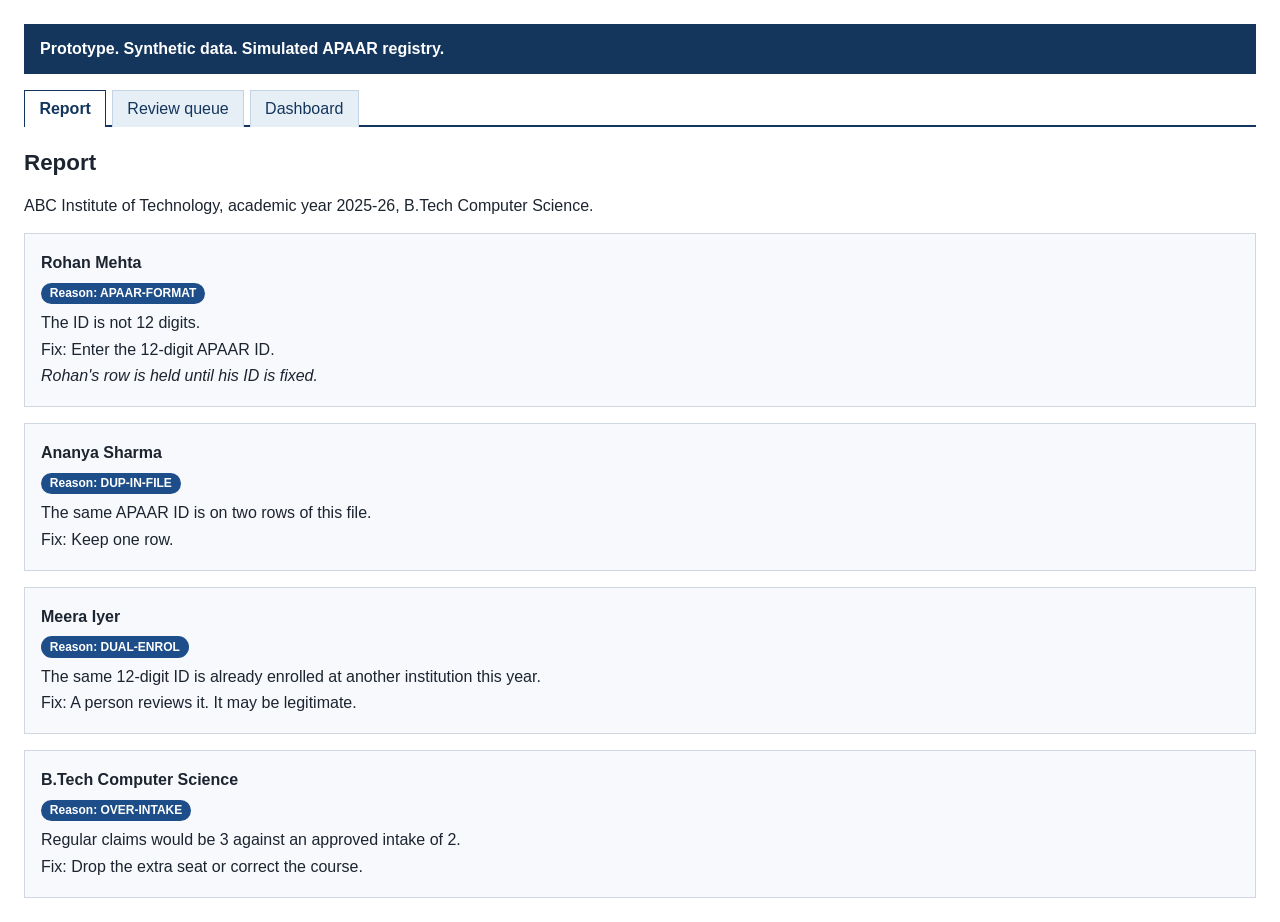
==== index.html @ 9d65bcd4 "Done from my side check and only hosting is left" ====
<!DOCTYPE html>
<html lang="en">
<head>
  <meta charset="utf-8">
  <title>Report</title>
  <link rel="stylesheet" href="style.css">
</head>
<body data-page="report">
  <p class="banner">Prototype. Synthetic data. Simulated APAAR registry.</p>
  <nav>
    <a href="index.html">Report</a>
    <a href="review.html">Review queue</a>
    <a href="dashboard.html">Dashboard</a>
  </nav>
  <h1>Report</h1>
  <div id="screen"></div>
  <script src="data.js"></script>
  <script src="app.js"></script>
</body>
</html>
---- style.css ----
body {
  background: #fff;
  color: #1c2430;
  font-family: sans-serif;
  line-height: 1.4;
  margin: 1.5rem;
}

.banner {
  background: #14365c;
  color: #fff;
  font-weight: 700;
  margin: 0 0 1rem;
  padding: 0.85rem 1rem;
}

nav {
  display: flex;
  border-bottom: 2px solid #14365c;
  margin: 0 0 1.25rem;
}

nav a {
  background: #e6eef6;
  border: 1px solid #c5d4e4;
  border-bottom: none;
  color: #14365c;
  margin: 0 0.35rem -2px 0;
  padding: 0.45rem 0.9rem;
  text-decoration: none;
}

body[data-page="report"] nav a[href="index.html"],
body[data-page="review"] nav a[href="review.html"],
body[data-page="dashboard"] nav a[href="dashboard.html"] {
  background: #fff;
  border-color: #14365c;
  font-weight: 700;
}

h1 {
  font-size: 1.4rem;
  margin: 0 0 0.75rem;
}

.card {
  background: #f7f9fc;
  border: 1px solid #d0d7e2;
  margin-bottom: 1rem;
  padding: 0.9rem 1rem;
}

.card p {
  margin: 0.25rem 0;
}

.subject {
  font-weight: 700;
}

.reason {
  background: #1d4e89;
  border-radius: 999px;
  color: #fff;
  display: inline-block;
  font-size: 0.75rem;
  font-weight: 700;
  margin-top: 0.35rem;
  padding: 0.15rem 0.55rem;
}

.message {
  margin-top: 0.55rem;
}

.held {
  font-style: italic;
}

.score {
  color: #14365c;
  font-weight: 700;
}

button {
  margin: 0.6rem 0.5rem 0 0;
}
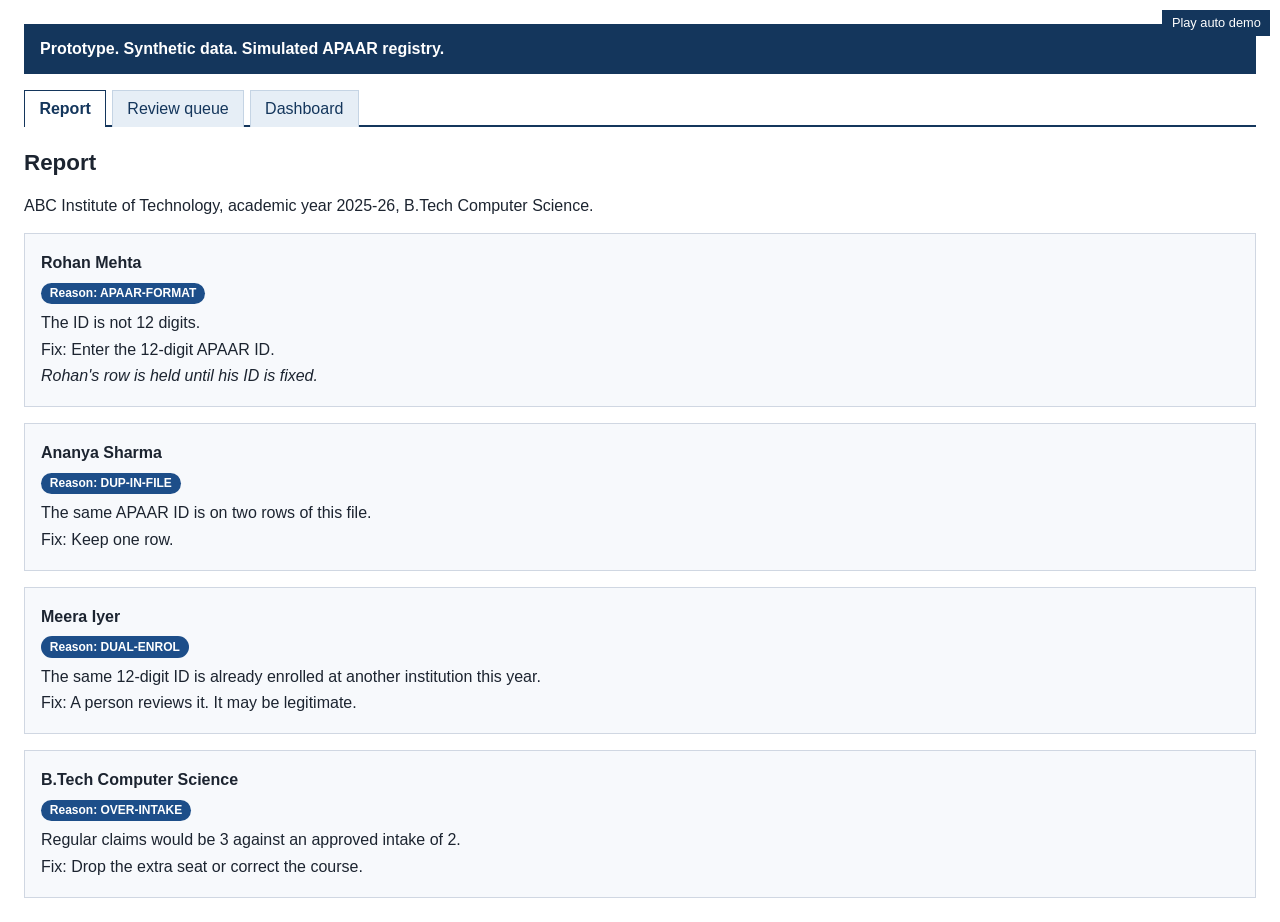
==== commit bee50bc2: "demo" ====
--- a/index.html
+++ b/index.html
@@ -16,5 +16,6 @@
   <div id="screen"></div>
   <script src="data.js"></script>
   <script src="app.js"></script>
+  <script src="demo.js"></script>
 </body>
 </html>
--- a/style.css
+++ b/style.css
@@ -85,3 +85,170 @@
 button {
   margin: 0.6rem 0.5rem 0 0;
 }
+
+.stats {
+  display: flex;
+  flex-wrap: wrap;
+  gap: 0.75rem;
+  margin: 1rem 0;
+}
+
+.stat {
+  background: #f7f9fc;
+  border: 1px solid #d0d7e2;
+  color: #1c2430;
+  flex: 1 1 8rem;
+  font: inherit;
+  margin: 0;
+  padding: 0.9rem 1rem;
+  text-align: left;
+}
+
+button.stat {
+  cursor: pointer;
+}
+
+.stat-label {
+  font-size: 0.85rem;
+  margin: 0;
+}
+
+.stat-value {
+  font-size: 1.4rem;
+  font-weight: 700;
+  margin: 0.35rem 0 0;
+}
+
+.stat-value.flagged {
+  color: #9b2335;
+}
+
+.stat-names {
+  margin: 0.55rem 0 0;
+  padding-left: 1.1rem;
+}
+
+.seat-bar {
+  display: flex;
+  gap: 0.35rem;
+  margin: 0.5rem 0;
+}
+
+.seat {
+  background: #14365c;
+  display: inline-block;
+  height: 1.5rem;
+  width: 1.5rem;
+}
+
+.seat-over {
+  background: #9b2335;
+}
+
+.seat-label {
+  font-weight: 700;
+  margin: 0.25rem 0 0.75rem;
+}
+
+.chips {
+  display: flex;
+  flex-wrap: wrap;
+  gap: 0.75rem;
+  margin-top: 1rem;
+}
+
+.chip-block {
+  display: flex;
+  flex-direction: column;
+  align-items: flex-start;
+}
+
+.chip {
+  background: #1d4e89;
+  border: none;
+  border-radius: 999px;
+  color: #fff;
+  cursor: pointer;
+  font-size: 0.75rem;
+  font-weight: 700;
+  margin: 0;
+  padding: 0.15rem 0.55rem;
+}
+
+.chip-detail {
+  background: #f7f9fc;
+  border: 1px solid #d0d7e2;
+  margin-top: 0.45rem;
+  padding: 0.75rem 1rem;
+}
+
+.chip-detail ul {
+  margin: 0;
+  padding-left: 1.1rem;
+}
+
+.demo-play {
+  background: #14365c;
+  border: none;
+  color: #fff;
+  cursor: pointer;
+  font-family: sans-serif;
+  font-size: 0.8rem;
+  margin: 0;
+  padding: 0.35rem 0.6rem;
+  position: fixed;
+  right: 0.6rem;
+  top: 0.6rem;
+  z-index: 30;
+}
+
+.demo-controls {
+  align-items: center;
+  background: #f7f9fc;
+  border: 1px solid #d0d7e2;
+  display: flex;
+  flex-wrap: wrap;
+  gap: 0.35rem;
+  justify-content: flex-end;
+  max-width: 28rem;
+  padding: 0.35rem;
+  position: fixed;
+  right: 0.6rem;
+  top: 0.6rem;
+  z-index: 30;
+}
+
+.demo-controls-hidden {
+  display: none;
+}
+
+.demo-controls button,
+.demo-controls select {
+  font-family: sans-serif;
+  font-size: 0.75rem;
+  margin: 0;
+}
+
+.demo-caption {
+  background: #14365c;
+  bottom: 1.25rem;
+  color: #fff;
+  font-family: sans-serif;
+  font-size: 1.3rem;
+  left: 50%;
+  line-height: 1.4;
+  margin: 0;
+  max-width: 46rem;
+  padding: 0.9rem 1.1rem;
+  position: fixed;
+  text-align: center;
+  transform: translateX(-50%);
+  width: calc(100% - 2rem);
+  z-index: 30;
+}
+
+.demo-highlight {
+  box-shadow: 0 0 16px rgba(29, 78, 137, 0.35);
+  outline: 3px solid #1d4e89;
+  outline-offset: 4px;
+}
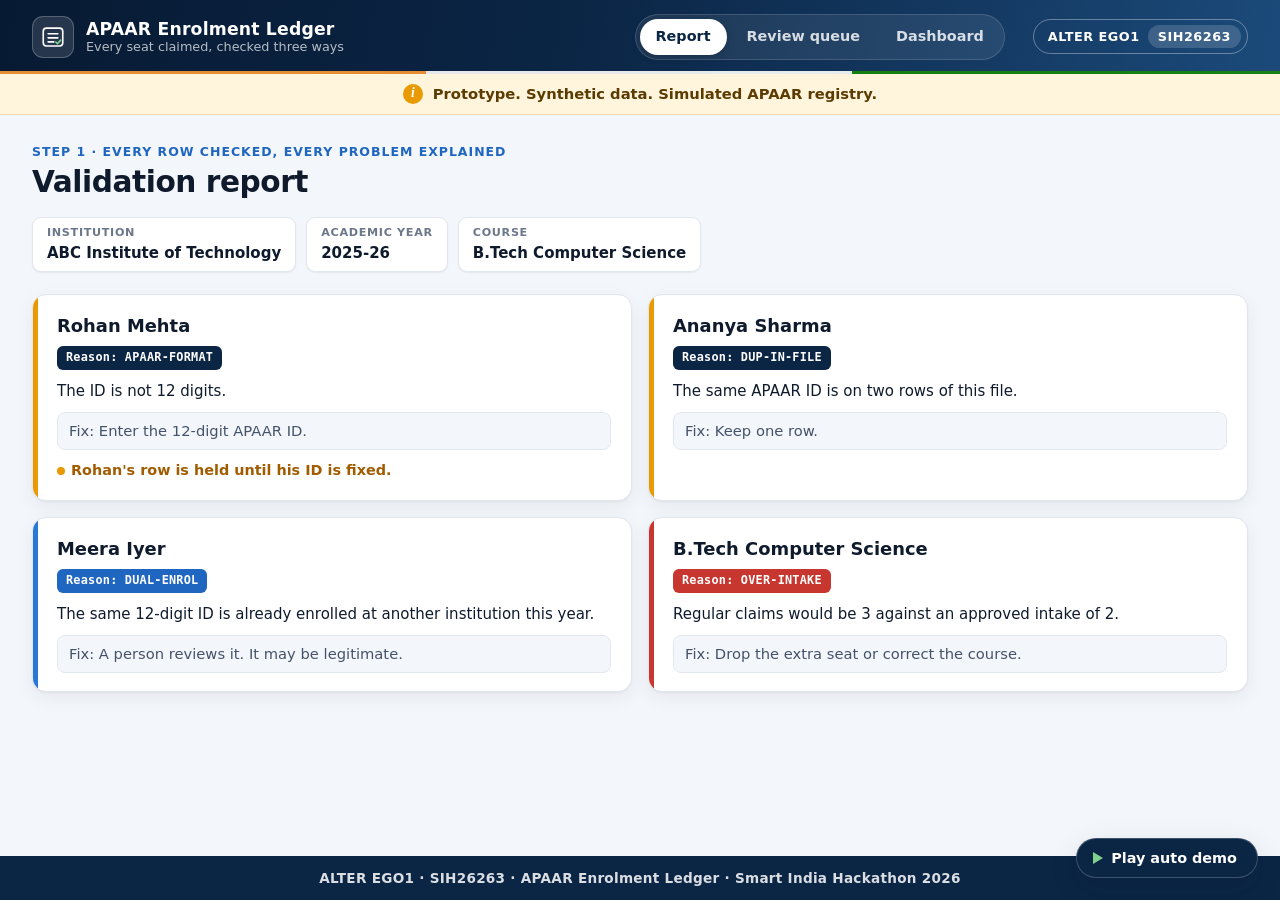
==== commit 30cbf29d: "Made design changes and updated looks of the dashboard" ====
--- a/index.html
+++ b/index.html
@@ -2,18 +2,35 @@
 <html lang="en">
 <head>
   <meta charset="utf-8">
-  <title>Report</title>
+  <meta name="viewport" content="width=device-width, initial-scale=1">
+  <title>Report · APAAR Enrolment Ledger</title>
   <link rel="stylesheet" href="style.css">
 </head>
 <body data-page="report">
+  <header class="topbar">
+    <a class="brand" href="index.html">
+      <span class="brand-mark" aria-hidden="true">
+        <svg viewBox="0 0 32 32"><rect x="4" y="5" width="24" height="22" rx="4"/><path d="M10 12h12M10 17h12M10 22h7"/><path d="M19.5 22.2l2 2 4-4.4"/></svg>
+      </span>
+      <span class="brand-text">
+        <span class="brand-name">APAAR Enrolment Ledger</span>
+        <span class="brand-sub">Every seat claimed, checked three ways</span>
+      </span>
+    </a>
+    <nav>
+      <a href="index.html">Report</a>
+      <a href="review.html">Review queue</a>
+      <a href="dashboard.html">Dashboard</a>
+    </nav>
+    <p class="team-chip">ALTER EGO1 <span>SIH26263</span></p>
+  </header>
   <p class="banner">Prototype. Synthetic data. Simulated APAAR registry.</p>
-  <nav>
-    <a href="index.html">Report</a>
-    <a href="review.html">Review queue</a>
-    <a href="dashboard.html">Dashboard</a>
-  </nav>
-  <h1>Report</h1>
-  <div id="screen"></div>
+  <main class="page">
+    <p class="eyebrow">Step 1 · Every row checked, every problem explained</p>
+    <h1>Validation report</h1>
+    <div id="screen"></div>
+  </main>
+  <footer class="site-footer">ALTER EGO1 · SIH26263 · APAAR Enrolment Ledger · Smart India Hackathon 2026</footer>
   <script src="data.js"></script>
   <script src="app.js"></script>
   <script src="demo.js"></script>
--- a/style.css
+++ b/style.css
@@ -1,220 +1,1531 @@
+/* APAAR Enrolment Ledger prototype. Plain CSS, no libraries. */
+
+:root {
+  --navy-950: #071a33;
+  --navy-900: #0b2545;
+  --navy-800: #12355b;
+  --navy-700: #1b4a7a;
+  --blue-600: #1f66c1;
+  --blue-500: #2a78d6;
+  --blue-100: #dbe8f8;
+  --blue-50: #eef4fc;
+
+  --ink: #0f1b2d;
+  --ink-2: #44526a;
+  --ink-3: #6b778a;
+  --line: #e2e7ef;
+  --line-2: #cfd7e3;
+  --surface: #ffffff;
+  --bg: #f3f6fa;
+
+  --red: #c7362f;
+  --red-bg: #fdeceb;
+  --red-line: #f3c4c0;
+  --amber: #a15c00;
+  --amber-mark: #e89a00;
+  --amber-bg: #fff4dc;
+  --amber-line: #f5d9a0;
+  --green: #18794e;
+  --green-bg: #e6f4ec;
+  --teal: #0f7f86;
+  --teal-bg: #e3f4f5;
+  --gray-mark: #9aa5b5;
+
+  --radius: 14px;
+  --radius-sm: 9px;
+  --shadow-sm: 0 1px 2px rgba(15, 27, 45, 0.06);
+  --shadow: 0 1px 2px rgba(15, 27, 45, 0.05), 0 6px 20px rgba(15, 27, 45, 0.06);
+  --shadow-lg: 0 10px 30px rgba(15, 27, 45, 0.12);
+
+  --font: "Inter", "Segoe UI", "Noto Sans", Roboto, system-ui, -apple-system, "Helvetica Neue", Arial, sans-serif;
+  --mono: ui-monospace, "SFMono-Regular", "Cascadia Code", "Noto Sans Mono", Menlo, monospace;
+}
+
+* {
+  box-sizing: border-box;
+}
+
+html {
+  scroll-behavior: smooth;
+}
+
 body {
-  background: #fff;
-  color: #1c2430;
-  font-family: sans-serif;
-  line-height: 1.4;
-  margin: 1.5rem;
-}
-
-.banner {
-  background: #14365c;
+  background: var(--bg);
+  color: var(--ink);
+  display: flex;
+  flex-direction: column;
+  font-family: var(--font);
+  font-size: 15px;
+  line-height: 1.5;
+  margin: 0;
+  min-height: 100vh;
+  -webkit-font-smoothing: antialiased;
+}
+
+/* ---------- Top bar ---------- */
+
+.topbar {
+  align-items: center;
+  background: linear-gradient(100deg, var(--navy-950) 0%, var(--navy-900) 45%, var(--navy-700) 100%);
   color: #fff;
-  font-weight: 700;
-  margin: 0 0 1rem;
-  padding: 0.85rem 1rem;
+  display: flex;
+  flex-wrap: wrap;
+  gap: 12px 28px;
+  padding: 14px 32px;
+  position: relative;
+}
+
+.topbar::after {
+  background: linear-gradient(90deg, #ff9933 0 33.3%, #ffffff 33.3% 66.6%, #138808 66.6% 100%);
+  bottom: 0;
+  content: "";
+  height: 3px;
+  left: 0;
+  opacity: 0.9;
+  position: absolute;
+  right: 0;
+}
+
+.brand {
+  align-items: center;
+  color: inherit;
+  display: flex;
+  gap: 12px;
+  text-decoration: none;
+}
+
+.brand-mark {
+  align-items: center;
+  background: rgba(255, 255, 255, 0.12);
+  border: 1px solid rgba(255, 255, 255, 0.22);
+  border-radius: 11px;
+  display: inline-flex;
+  height: 42px;
+  justify-content: center;
+  width: 42px;
+}
+
+.brand-mark svg {
+  fill: none;
+  height: 26px;
+  stroke: #fff;
+  stroke-linecap: round;
+  stroke-linejoin: round;
+  stroke-width: 2;
+  width: 26px;
+}
+
+.brand-mark svg path:last-child {
+  stroke: #7fd18b;
+}
+
+.brand-text {
+  display: flex;
+  flex-direction: column;
+  line-height: 1.2;
+}
+
+.brand-name {
+  font-size: 1.08rem;
+  font-weight: 700;
+  letter-spacing: 0.01em;
+}
+
+.brand-sub {
+  color: rgba(255, 255, 255, 0.7);
+  font-size: 0.8rem;
 }
 
 nav {
-  display: flex;
-  border-bottom: 2px solid #14365c;
-  margin: 0 0 1.25rem;
+  background: rgba(255, 255, 255, 0.08);
+  border: 1px solid rgba(255, 255, 255, 0.14);
+  border-radius: 999px;
+  display: flex;
+  gap: 4px;
+  margin-left: auto;
+  padding: 4px;
 }
 
 nav a {
-  background: #e6eef6;
-  border: 1px solid #c5d4e4;
-  border-bottom: none;
-  color: #14365c;
-  margin: 0 0.35rem -2px 0;
-  padding: 0.45rem 0.9rem;
+  border-radius: 999px;
+  color: rgba(255, 255, 255, 0.82);
+  font-size: 0.9rem;
+  font-weight: 600;
+  padding: 7px 16px;
   text-decoration: none;
+  transition: background 0.15s ease, color 0.15s ease;
+}
+
+nav a:hover {
+  background: rgba(255, 255, 255, 0.12);
+  color: #fff;
 }
 
 body[data-page="report"] nav a[href="index.html"],
 body[data-page="review"] nav a[href="review.html"],
 body[data-page="dashboard"] nav a[href="dashboard.html"] {
   background: #fff;
-  border-color: #14365c;
-  font-weight: 700;
+  box-shadow: 0 2px 8px rgba(0, 0, 0, 0.18);
+  color: var(--navy-900);
+}
+
+.team-chip {
+  align-items: center;
+  border: 1px solid rgba(255, 255, 255, 0.35);
+  border-radius: 999px;
+  display: inline-flex;
+  font-size: 0.8rem;
+  font-weight: 700;
+  gap: 8px;
+  letter-spacing: 0.04em;
+  margin: 0;
+  padding: 5px 6px 5px 14px;
+}
+
+.team-chip span {
+  background: rgba(255, 255, 255, 0.16);
+  border-radius: 999px;
+  font-weight: 600;
+  padding: 2px 10px;
+}
+
+/* ---------- Prototype banner (required on every page) ---------- */
+
+.banner {
+  align-items: center;
+  background: var(--amber-bg);
+  border-bottom: 1px solid var(--amber-line);
+  color: #5c3b00;
+  display: flex;
+  font-size: 0.92rem;
+  font-weight: 700;
+  gap: 10px;
+  justify-content: center;
+  margin: 0;
+  padding: 9px 32px;
+}
+
+.banner::before {
+  align-items: center;
+  background: var(--amber-mark);
+  border-radius: 50%;
+  color: #fff;
+  content: "i";
+  display: inline-flex;
+  flex: none;
+  font-family: Georgia, serif;
+  font-size: 0.85rem;
+  font-style: italic;
+  font-weight: 700;
+  height: 20px;
+  justify-content: center;
+  width: 20px;
+}
+
+/* ---------- Page ---------- */
+
+.page {
+  flex: 1;
+  margin: 0 auto;
+  max-width: 1320px;
+  padding: 28px 32px 56px;
+  width: 100%;
+}
+
+.eyebrow {
+  color: var(--blue-600);
+  font-size: 0.78rem;
+  font-weight: 700;
+  letter-spacing: 0.08em;
+  margin: 0 0 4px;
+  text-transform: uppercase;
 }
 
 h1 {
-  font-size: 1.4rem;
-  margin: 0 0 0.75rem;
+  font-size: 1.85rem;
+  font-weight: 800;
+  letter-spacing: -0.015em;
+  line-height: 1.2;
+  margin: 0 0 16px;
+}
+
+.lede {
+  color: var(--ink-2);
+  font-size: 1rem;
+  margin: 0 0 18px;
+}
+
+.site-footer {
+  background: var(--navy-900);
+  color: rgba(255, 255, 255, 0.85);
+  font-size: 0.85rem;
+  font-weight: 600;
+  letter-spacing: 0.02em;
+  padding: 12px 32px;
+  text-align: center;
+}
+
+.icon {
+  display: inline-flex;
+  flex: none;
+}
+
+.icon svg {
+  fill: none;
+  height: 100%;
+  stroke: currentColor;
+  stroke-linecap: round;
+  stroke-linejoin: round;
+  stroke-width: 2;
+  width: 100%;
+}
+
+/* ---------- Context bar ---------- */
+
+.context {
+  align-items: stretch;
+  display: flex;
+  flex-wrap: wrap;
+  gap: 10px;
+  margin: 0 0 22px;
+}
+
+.context-item {
+  background: var(--surface);
+  border: 1px solid var(--line);
+  border-radius: var(--radius-sm);
+  box-shadow: var(--shadow-sm);
+  display: flex;
+  flex-direction: column;
+  margin: 0;
+  padding: 7px 14px;
+}
+
+.context-label {
+  color: var(--ink-3);
+  font-size: 0.7rem;
+  font-weight: 700;
+  letter-spacing: 0.06em;
+  text-transform: uppercase;
+}
+
+.context-value {
+  font-weight: 650;
+}
+
+.status-pill {
+  align-items: center;
+  align-self: center;
+  border-radius: 999px;
+  display: inline-flex;
+  font-size: 0.9rem;
+  font-weight: 700;
+  gap: 8px;
+  margin: 0 0 0 auto;
+  padding: 8px 16px 8px 12px;
+}
+
+.status-pill .icon {
+  height: 18px;
+  width: 18px;
+}
+
+.status-pill.is-flagged {
+  background: var(--red-bg);
+  border: 1px solid var(--red-line);
+  color: var(--red);
+}
+
+.status-pill.is-flagged .icon {
+  animation: wave 2.4s ease-in-out infinite;
+  transform-origin: 20% 90%;
+}
+
+.status-pill.is-clear {
+  background: var(--green-bg);
+  color: var(--green);
+}
+
+/* ---------- Cards (Report and Review queue) ---------- */
+
+.card-grid {
+  display: grid;
+  gap: 16px;
+  grid-template-columns: repeat(auto-fill, minmax(min(100%, 420px), 1fr));
 }
 
 .card {
-  background: #f7f9fc;
-  border: 1px solid #d0d7e2;
-  margin-bottom: 1rem;
-  padding: 0.9rem 1rem;
+  --accent: var(--amber-mark);
+  animation: rise 0.45s ease backwards;
+  animation-delay: calc(var(--i, 0) * 70ms);
+  background: var(--surface);
+  border: 1px solid var(--line);
+  border-radius: var(--radius);
+  box-shadow: var(--shadow);
+  margin: 0;
+  overflow: hidden;
+  padding: 18px 20px 18px 24px;
+  position: relative;
+}
+
+.card::before {
+  background: var(--accent);
+  bottom: 0;
+  content: "";
+  left: 0;
+  position: absolute;
+  top: 0;
+  width: 5px;
+}
+
+.card[data-kind="seat"] {
+  --accent: var(--red);
+}
+
+.card[data-kind="person"] {
+  --accent: var(--blue-500);
 }
 
 .card p {
-  margin: 0.25rem 0;
+  margin: 0;
 }
 
 .subject {
-  font-weight: 700;
-}
-
-.reason {
-  background: #1d4e89;
+  font-size: 1.12rem;
+  font-weight: 750;
+}
+
+.card .reason {
+  background: var(--navy-900);
+  border-radius: 6px;
+  color: #fff;
+  display: inline-block;
+  font-family: var(--mono);
+  font-size: 0.74rem;
+  font-weight: 700;
+  letter-spacing: 0.02em;
+  margin-top: 6px;
+  padding: 3px 9px;
+}
+
+.card[data-kind="seat"] .reason {
+  background: var(--red);
+}
+
+.card[data-kind="person"] .reason {
+  background: var(--blue-600);
+}
+
+.card .message {
+  margin-top: 10px;
+}
+
+.fix {
+  background: var(--bg);
+  border: 1px solid var(--line);
+  border-radius: 8px;
+  color: var(--ink-2);
+  font-size: 0.92rem;
+  padding: 7px 11px;
+}
+
+.card .fix {
+  margin-top: 10px;
+}
+
+.card .held {
+  align-items: center;
+  color: var(--amber);
+  display: flex;
+  font-size: 0.9rem;
+  font-weight: 600;
+  gap: 6px;
+  margin-top: 10px;
+}
+
+.held::before {
+  background: var(--amber-mark);
+  border-radius: 50%;
+  content: "";
+  height: 8px;
+  width: 8px;
+}
+
+/* Illustrative score meter */
+
+.score-meter {
+  align-items: center;
+  display: flex;
+  gap: 12px;
+  margin-top: 12px;
+}
+
+.score-track {
+  background: var(--blue-100);
+  border-radius: 999px;
+  flex: 1;
+  height: 8px;
+  max-width: 220px;
+  overflow: hidden;
+}
+
+.score-fill {
+  animation: grow 0.9s cubic-bezier(0.2, 0.7, 0.2, 1) 0.2s backwards;
+  background: var(--blue-600);
+  border-radius: 999px;
+  display: block;
+  height: 100%;
+  transform-origin: left center;
+}
+
+.score {
+  color: var(--navy-800);
+  font-size: 0.88rem;
+  font-variant-numeric: tabular-nums;
+  font-weight: 700;
+  white-space: nowrap;
+}
+
+.decision {
+  align-items: center;
+  background: var(--blue-50);
+  border-radius: 999px;
+  color: var(--blue-600);
+  display: inline-flex;
+  font-size: 0.8rem;
+  font-weight: 700;
+  gap: 7px;
+  padding: 4px 12px 4px 10px;
+  transition: background 0.2s ease, color 0.2s ease;
+}
+
+.card .decision {
+  margin-top: 12px;
+}
+
+.decision::before {
+  animation: pulse 1.6s ease-in-out infinite;
+  background: currentColor;
+  border-radius: 50%;
+  content: "";
+  height: 7px;
+  width: 7px;
+}
+
+.decision[data-state="accepted"] {
+  animation: pop 0.35s ease;
+  background: var(--green-bg);
+  color: var(--green);
+}
+
+.decision[data-state="sent-back"] {
+  animation: pop 0.35s ease;
+  background: var(--amber-bg);
+  color: var(--amber);
+}
+
+.decision[data-state="accepted"]::before,
+.decision[data-state="sent-back"]::before {
+  animation: none;
+}
+
+.actions {
+  border-top: 1px solid var(--line);
+  display: flex;
+  gap: 10px;
+  margin-top: 14px;
+  padding-top: 14px;
+}
+
+button {
+  font-family: inherit;
+}
+
+.btn {
+  border-radius: 9px;
+  cursor: pointer;
+  font-size: 0.92rem;
+  font-weight: 700;
+  margin: 0;
+  padding: 9px 18px;
+  transition: transform 0.1s ease, box-shadow 0.15s ease, background 0.15s ease;
+}
+
+.btn:active {
+  transform: translateY(1px);
+}
+
+.btn-primary {
+  background: var(--navy-800);
+  border: 1px solid var(--navy-800);
+  box-shadow: 0 2px 6px rgba(18, 53, 91, 0.25);
+  color: #fff;
+}
+
+.btn-primary:hover {
+  background: var(--navy-700);
+}
+
+.btn-secondary {
+  background: #fff;
+  border: 1px solid var(--line-2);
+  color: var(--navy-800);
+}
+
+.btn-secondary:hover {
+  background: var(--bg);
+}
+
+/* ---------- Dashboard: stat cards ---------- */
+
+.stats {
+  display: grid;
+  gap: 14px;
+  grid-template-columns: repeat(5, minmax(0, 1fr));
+  margin: 0 0 18px;
+}
+
+.stat {
+  --tone: var(--navy-800);
+  --tone-bg: var(--blue-50);
+  align-items: flex-start;
+  animation: rise 0.5s ease backwards;
+  animation-delay: calc(var(--i, 0) * 70ms);
+  background: var(--surface);
+  border: 1px solid var(--line);
+  border-radius: var(--radius);
+  box-shadow: var(--shadow);
+  color: var(--ink);
+  display: flex;
+  flex-direction: column;
+  font: inherit;
+  margin: 0;
+  overflow: hidden;
+  padding: 16px 18px;
+  position: relative;
+  text-align: left;
+}
+
+.stat::before {
+  background: var(--tone);
+  content: "";
+  height: 4px;
+  left: 0;
+  position: absolute;
+  right: 0;
+  top: 0;
+}
+
+.tone-navy { --tone: var(--navy-800); --tone-bg: var(--blue-50); }
+.tone-blue { --tone: var(--blue-600); --tone-bg: var(--blue-50); }
+.tone-amber { --tone: var(--amber-mark); --tone-bg: var(--amber-bg); }
+.tone-red { --tone: var(--red); --tone-bg: var(--red-bg); }
+.tone-green { --tone: var(--green); --tone-bg: var(--green-bg); }
+
+button.stat {
+  cursor: pointer;
+  transition: transform 0.15s ease, box-shadow 0.15s ease, border-color 0.15s ease;
+}
+
+button.stat:hover {
+  border-color: var(--line-2);
+  box-shadow: var(--shadow-lg);
+  transform: translateY(-2px);
+}
+
+.stat-top {
+  align-items: center;
+  display: flex;
+  gap: 10px;
+}
+
+.stat-icon {
+  background: var(--tone-bg);
+  border-radius: 9px;
+  color: var(--tone);
+  height: 34px;
+  padding: 7px;
+  width: 34px;
+}
+
+.tone-amber .stat-icon {
+  color: var(--amber);
+}
+
+.stat-label {
+  color: var(--ink-2);
+  font-size: 0.88rem;
+  font-weight: 650;
+}
+
+.stat-value {
+  font-size: 2.6rem;
+  font-variant-numeric: tabular-nums;
+  font-weight: 800;
+  letter-spacing: -0.02em;
+  line-height: 1.1;
+  margin: 12px 0 4px;
+}
+
+.stat-value.flagged {
+  color: var(--red);
+  font-size: 2.1rem;
+  line-height: 1.32;
+}
+
+.stat-caption {
+  color: var(--ink-3);
+  font-size: 0.82rem;
+  line-height: 1.35;
+}
+
+.stat-delta {
+  align-items: center;
+  background: var(--red-bg);
+  border-radius: 999px;
+  color: var(--red);
+  display: inline-flex;
+  font-size: 0.78rem;
+  font-weight: 700;
+  gap: 5px;
+  margin-top: 10px;
+  padding: 3px 10px 3px 7px;
+}
+
+.stat-delta .icon {
+  height: 14px;
+  width: 14px;
+}
+
+.stat-hint {
+  align-items: center;
+  color: var(--blue-600);
+  display: inline-flex;
+  font-size: 0.8rem;
+  font-weight: 700;
+  gap: 4px;
+  margin-top: auto;
+  padding-top: 10px;
+}
+
+.stat-hint .icon {
+  height: 15px;
+  transition: transform 0.2s ease;
+  width: 15px;
+}
+
+.stat[aria-expanded="true"] .stat-hint .icon {
+  transform: rotate(180deg);
+}
+
+.stat-names {
+  animation: rise 0.25s ease backwards;
+  border-top: 1px dashed var(--line-2);
+  display: flex;
+  flex-direction: column;
+  gap: 5px;
+  margin-top: 10px;
+  padding-top: 10px;
+  width: 100%;
+}
+
+.stat-names[hidden] {
+  display: none;
+}
+
+.stat-name {
+  align-items: center;
+  display: flex;
+  font-size: 0.9rem;
+  font-weight: 600;
+  gap: 8px;
+}
+
+.stat-name::before {
+  background: var(--tone);
+  border-radius: 50%;
+  content: "";
+  height: 7px;
+  width: 7px;
+}
+
+/* ---------- Dashboard: panels ---------- */
+
+.dash-grid {
+  display: grid;
+  gap: 18px;
+  grid-template-columns: minmax(0, 1fr) minmax(0, 1fr);
+  margin-bottom: 18px;
+}
+
+.dash-grid-b {
+  grid-template-columns: minmax(0, 1.45fr) minmax(0, 1fr);
+}
+
+.panel {
+  animation: rise 0.55s ease 0.25s backwards;
+  background: var(--surface);
+  border: 1px solid var(--line);
+  border-radius: var(--radius);
+  box-shadow: var(--shadow);
+  padding: 20px 22px;
+}
+
+.panel-head {
+  align-items: flex-start;
+  display: flex;
+  gap: 12px;
+  margin-bottom: 18px;
+}
+
+.panel-icon {
+  background: var(--blue-50);
+  border-radius: 10px;
+  color: var(--navy-800);
+  height: 38px;
+  padding: 8px;
+  width: 38px;
+}
+
+.panel-title {
+  font-size: 1.08rem;
+  font-weight: 750;
+  margin: 0;
+}
+
+.panel-sub {
+  color: var(--ink-3);
+  font-size: 0.86rem;
+  margin: 2px 0 0;
+}
+
+.panel-foot {
+  border-top: 1px solid var(--line);
+  color: var(--ink-3);
+  font-size: 0.85rem;
+  margin: 16px 0 0;
+  padding-top: 12px;
+}
+
+.panel-link {
+  align-items: center;
+  border-top: 1px solid var(--line);
+  color: var(--blue-600);
+  display: flex;
+  font-size: 0.9rem;
+  font-weight: 700;
+  gap: 6px;
+  margin-top: 16px;
+  padding-top: 14px;
+  text-decoration: none;
+}
+
+.panel-link .icon {
+  height: 16px;
+  transition: transform 0.15s ease;
+  width: 16px;
+}
+
+.panel-link:hover .icon {
+  transform: translateX(3px);
+}
+
+/* Seat check (CSS-only seats) */
+
+.seat-hero {
+  align-items: center;
+  display: flex;
+  flex-wrap: wrap;
+  gap: 12px 18px;
+  justify-content: space-between;
+  margin-bottom: 18px;
+}
+
+.seat-figure {
+  align-items: baseline;
+  display: flex;
+  flex-wrap: wrap;
+  gap: 4px 8px;
+  margin: 0;
+}
+
+.seat-num {
+  font-size: 2.3rem;
+  font-variant-numeric: tabular-nums;
+  font-weight: 800;
+  letter-spacing: -0.02em;
+  line-height: 1;
+}
+
+.seat-of {
+  color: var(--ink-2);
+  font-size: 0.92rem;
+  font-weight: 600;
+}
+
+.seat-vs {
+  color: var(--ink-3);
+  font-size: 0.85rem;
+  font-weight: 700;
+  margin: 0 6px;
+  text-transform: uppercase;
+}
+
+.seat-label {
+  align-items: center;
+  border-radius: 999px;
+  display: inline-flex;
+  font-size: 0.92rem;
+  font-weight: 800;
+  gap: 7px;
+  margin: 0;
+  padding: 7px 14px 7px 11px;
+}
+
+.seat-label .icon {
+  height: 17px;
+  width: 17px;
+}
+
+.seat-label.is-over {
+  background: var(--red-bg);
+  border: 1px solid var(--red-line);
+  color: var(--red);
+}
+
+.seat-label.is-ok {
+  background: var(--green-bg);
+  color: var(--green);
+}
+
+.seat-bar {
+  align-items: flex-end;
+  background: var(--bg);
+  border: 1px solid var(--line);
+  border-radius: 12px;
+  display: flex;
+  flex-wrap: wrap;
+  gap: 14px;
+  padding: 26px 18px 12px;
+}
+
+.seat-slot {
+  align-items: center;
+  animation: seat-in 0.5s cubic-bezier(0.2, 0.8, 0.3, 1.3) backwards;
+  animation-delay: calc(0.35s + var(--i, 0) * 130ms);
+  display: flex;
+  flex-direction: column;
+  gap: 8px;
+  width: 78px;
+}
+
+.seat {
+  --seat: var(--navy-800);
+  --seat-dark: var(--navy-950);
+  background:
+    linear-gradient(var(--seat-dark), var(--seat-dark)) 9px 100% / 4px 12px no-repeat,
+    linear-gradient(var(--seat-dark), var(--seat-dark)) calc(100% - 9px) 100% / 4px 12px no-repeat;
+  display: block;
+  height: 58px;
+  position: relative;
+  width: 52px;
+}
+
+/* Backrest */
+.seat::before {
+  background: var(--seat);
+  border-radius: 12px 12px 5px 5px;
+  content: "";
+  height: 30px;
+  left: 6px;
+  position: absolute;
+  right: 6px;
+  top: 0;
+}
+
+/* Cushion */
+.seat::after {
+  background: var(--seat-dark);
+  border-radius: 7px;
+  bottom: 10px;
+  content: "";
+  height: 14px;
+  left: 0;
+  position: absolute;
+  right: 0;
+}
+
+.seat-empty {
+  --seat: transparent;
+  --seat-dark: transparent;
+  background: none;
+  border-radius: 10px;
+  outline: 2px dashed var(--line-2);
+  outline-offset: -2px;
+}
+
+.seat-over {
+  --seat: var(--red);
+  --seat-dark: #8f1f1a;
+  animation: alarm 1.8s ease-in-out 1.2s infinite;
+}
+
+.seat-fn {
+  --seat: var(--teal-bg);
+  --seat-dark: var(--teal);
+}
+
+.seat-fn::before {
+  border: 2px solid var(--teal);
+}
+
+.seat-caption {
+  color: var(--ink-2);
+  font-size: 0.76rem;
+  font-weight: 650;
+  line-height: 1.2;
+  text-align: center;
+}
+
+.seat-limit {
+  align-self: stretch;
+  border-left: 2px dashed var(--red);
+  margin: -14px 2px 0;
+  position: relative;
+}
+
+.seat-limit::before {
+  background: var(--red);
+  border-radius: 4px;
+  color: #fff;
+  content: "Intake limit";
+  font-size: 0.66rem;
+  font-weight: 700;
+  left: 50%;
+  padding: 1px 6px;
+  position: absolute;
+  top: -10px;
+  transform: translateX(-50%);
+  white-space: nowrap;
+}
+
+.seat-divider {
+  align-self: stretch;
+  background: var(--line-2);
+  margin: 0 6px;
+  width: 1px;
+}
+
+.legend {
+  display: flex;
+  flex-wrap: wrap;
+  gap: 6px 18px;
+  list-style: none;
+  margin: 14px 0 0;
+  padding: 0;
+}
+
+.legend li {
+  align-items: center;
+  color: var(--ink-2);
+  display: flex;
+  font-size: 0.82rem;
+  gap: 7px;
+}
+
+.swatch {
+  border-radius: 4px;
+  display: inline-block;
+  flex: none;
+  height: 12px;
+  width: 12px;
+}
+
+.legend .swatch {
+  animation: none;
+  background: var(--navy-800);
+}
+
+.legend .swatch::before,
+.legend .swatch::after {
+  display: none;
+}
+
+.legend .swatch.seat-over {
+  background: var(--red);
+}
+
+.legend .swatch.seat-fn {
+  background: var(--teal-bg);
+  border: 2px solid var(--teal);
+}
+
+.seat-note {
+  background: var(--teal-bg);
+  border-radius: 8px;
+  color: #0b5c61;
+  font-size: 0.88rem;
+  font-weight: 650;
+  margin: 14px 0 0;
+  padding: 8px 12px;
+}
+
+/* Every row in the file: tall segmented bar */
+
+.segbar {
+  animation: grow 0.9s cubic-bezier(0.2, 0.7, 0.2, 1) 0.45s backwards;
+  display: flex;
+  gap: 2px;
+  height: 28px;
+  transform-origin: left center;
+}
+
+.seg {
+  align-items: center;
+  border-radius: 4px;
+  color: #fff;
+  cursor: default;
+  display: flex;
+  flex-basis: 0;
+  font-size: 0.82rem;
+  font-weight: 800;
+  min-width: 26px;
+  padding: 0 9px;
+  position: relative;
+  transition: filter 0.15s ease;
+}
+
+.seg:hover {
+  filter: brightness(1.08);
+}
+
+.seg[data-tip]:hover::after {
+  background: var(--navy-950);
+  border-radius: 7px;
+  bottom: calc(100% + 8px);
+  box-shadow: var(--shadow-lg);
+  color: #fff;
+  content: attr(data-tip);
+  font-size: 0.8rem;
+  font-weight: 600;
+  left: 0;
+  padding: 6px 10px;
+  position: absolute;
+  white-space: nowrap;
+  z-index: 5;
+}
+
+.seg-counted { background: var(--navy-800); }
+.seg-held { background: var(--amber-mark); color: #3d2600; }
+.seg-duplicate { background: var(--gray-mark); color: #1b2533; }
+.seg-fn { background: var(--teal); }
+.seg-other { background: #6250d6; }
+
+.seg-legend {
+  display: grid;
+  gap: 8px;
+  grid-template-columns: minmax(0, 1fr);
+  list-style: none;
+  margin: 18px 0 0;
+  padding: 0;
+}
+
+.seg-item {
+  align-items: flex-start;
+  background: var(--bg);
+  border-radius: 10px;
+  display: flex;
+  gap: 10px;
+  padding: 10px 12px;
+}
+
+.seg-item .swatch {
+  margin-top: 4px;
+}
+
+.seg-text {
+  display: grid;
+  gap: 0 14px;
+  grid-template-columns: minmax(150px, auto) 1fr;
+  min-width: 0;
+  width: 100%;
+}
+
+.seg-head {
+  grid-column: 1;
+}
+
+.seg-detail {
+  grid-column: 1;
+}
+
+.seg-names {
+  align-self: center;
+  grid-column: 2;
+  grid-row: 1 / span 2;
+  text-align: right;
+}
+
+.seg-head {
+  align-items: baseline;
+  display: flex;
+  gap: 8px;
+}
+
+.seg-head strong {
+  font-size: 0.92rem;
+}
+
+.seg-count {
+  color: var(--ink-2);
+  font-size: 0.85rem;
+  font-variant-numeric: tabular-nums;
+  font-weight: 800;
+}
+
+.seg-detail {
+  color: var(--ink-3);
+  font-size: 0.78rem;
+}
+
+.seg-names {
+  color: var(--ink);
+  font-size: 0.86rem;
+  font-weight: 600;
+  margin-top: 3px;
+}
+
+/* Reason code chips */
+
+.chips {
+  display: grid;
+  gap: 12px;
+  grid-template-columns: repeat(auto-fill, minmax(210px, 1fr));
+  margin: 0;
+}
+
+.chip-block {
+  --kind: var(--amber-mark);
+  --kind-ink: var(--amber);
+  --kind-bg: var(--amber-bg);
+  animation: rise 0.45s ease backwards;
+  animation-delay: calc(0.4s + var(--i, 0) * 60ms);
+  display: flex;
+  flex-direction: column;
+  gap: 8px;
+}
+
+.chip-block.kind-seat {
+  --kind: var(--red);
+  --kind-ink: var(--red);
+  --kind-bg: var(--red-bg);
+}
+
+.chip-block.kind-person {
+  --kind: var(--blue-600);
+  --kind-ink: var(--blue-600);
+  --kind-bg: var(--blue-50);
+}
+
+.chip {
+  background: var(--surface);
+  border: 1px solid var(--line);
+  border-left: 4px solid var(--kind);
+  border-radius: 10px;
+  color: var(--ink);
+  cursor: pointer;
+  display: flex;
+  flex-direction: column;
+  gap: 4px;
+  margin: 0;
+  padding: 11px 14px;
+  text-align: left;
+  transition: box-shadow 0.15s ease, transform 0.15s ease, background 0.15s ease;
+  width: 100%;
+}
+
+.chip:hover {
+  box-shadow: var(--shadow-lg);
+  transform: translateY(-2px);
+}
+
+.chip[aria-expanded="true"] {
+  background: var(--kind-bg);
+}
+
+.chip-top {
+  align-items: center;
+  display: flex;
+  gap: 8px;
+  justify-content: space-between;
+}
+
+.chip-code {
+  font-family: var(--mono);
+  font-size: 0.86rem;
+  font-weight: 800;
+  letter-spacing: 0.01em;
+}
+
+.chip-count {
+  align-items: center;
+  background: var(--kind);
   border-radius: 999px;
   color: #fff;
-  display: inline-block;
-  font-size: 0.75rem;
-  font-weight: 700;
-  margin-top: 0.35rem;
-  padding: 0.15rem 0.55rem;
-}
-
-.message {
-  margin-top: 0.55rem;
-}
-
-.held {
-  font-style: italic;
-}
-
-.score {
-  color: #14365c;
-  font-weight: 700;
-}
-
-button {
-  margin: 0.6rem 0.5rem 0 0;
-}
-
-.stats {
+  display: inline-flex;
+  font-size: 0.8rem;
+  font-weight: 800;
+  height: 24px;
+  justify-content: center;
+  min-width: 24px;
+  padding: 0 7px;
+}
+
+.kind-data .chip-count {
+  color: #3d2600;
+}
+
+.chip-kind {
+  color: var(--kind-ink);
+  font-size: 0.78rem;
+  font-weight: 700;
+}
+
+.chip-where {
+  color: var(--ink-3);
+  font-size: 0.76rem;
+}
+
+.chip-detail {
+  animation: rise 0.25s ease backwards;
+  background: var(--surface);
+  border: 1px solid var(--line);
+  border-radius: 10px;
+  box-shadow: var(--shadow-sm);
+  font-size: 0.88rem;
+  padding: 10px 14px;
+}
+
+.chip-detail[hidden] {
+  display: none;
+}
+
+.chip-subjects {
+  font-weight: 700;
+  margin: 0;
+  padding-left: 18px;
+}
+
+.chip-subjects li::marker {
+  color: var(--kind);
+}
+
+.chip-detail .message {
+  margin: 6px 0 0;
+}
+
+.chip-detail .fix {
+  margin: 8px 0 0;
+}
+
+.kind-legend {
+  border-top: 1px solid var(--line);
+  display: flex;
+  flex-direction: column;
+  gap: 6px;
+  list-style: none;
+  margin: 18px 0 0;
+  padding: 14px 0 0;
+}
+
+.kind-legend li {
+  align-items: center;
+  color: var(--ink-3);
   display: flex;
   flex-wrap: wrap;
-  gap: 0.75rem;
-  margin: 1rem 0;
-}
-
-.stat {
-  background: #f7f9fc;
-  border: 1px solid #d0d7e2;
-  color: #1c2430;
-  flex: 1 1 8rem;
-  font: inherit;
-  margin: 0;
-  padding: 0.9rem 1rem;
-  text-align: left;
-}
-
-button.stat {
-  cursor: pointer;
-}
-
-.stat-label {
   font-size: 0.85rem;
-  margin: 0;
-}
-
-.stat-value {
-  font-size: 1.4rem;
-  font-weight: 700;
-  margin: 0.35rem 0 0;
-}
-
-.stat-value.flagged {
-  color: #9b2335;
-}
-
-.stat-names {
-  margin: 0.55rem 0 0;
-  padding-left: 1.1rem;
-}
-
-.seat-bar {
-  display: flex;
-  gap: 0.35rem;
-  margin: 0.5rem 0;
-}
-
-.seat {
-  background: #14365c;
-  display: inline-block;
-  height: 1.5rem;
-  width: 1.5rem;
-}
-
-.seat-over {
-  background: #9b2335;
-}
-
-.seat-label {
-  font-weight: 700;
-  margin: 0.25rem 0 0.75rem;
-}
-
-.chips {
+  gap: 4px 10px;
+}
+
+.kind-legend strong {
+  color: var(--ink);
+  font-weight: 650;
+}
+
+.kind-dot {
+  background: var(--amber-mark);
+  border-radius: 3px;
+  height: 10px;
+  width: 4px;
+}
+
+.kind-legend .kind-seat .kind-dot { background: var(--red); }
+.kind-legend .kind-person .kind-dot { background: var(--blue-600); }
+
+/* Review queue summary on the dashboard */
+
+.queue {
+  display: flex;
+  flex-direction: column;
+  gap: 12px;
+  list-style: none;
+  margin: 0;
+  padding: 0;
+}
+
+.queue-item {
+  background: var(--bg);
+  border: 1px solid var(--line);
+  border-radius: 12px;
+  padding: 12px 14px;
+}
+
+.queue-head {
+  align-items: center;
   display: flex;
   flex-wrap: wrap;
-  gap: 0.75rem;
-  margin-top: 1rem;
-}
-
-.chip-block {
-  display: flex;
-  flex-direction: column;
-  align-items: flex-start;
-}
-
-.chip {
-  background: #1d4e89;
-  border: none;
+  gap: 8px;
+  justify-content: space-between;
+}
+
+.queue-name {
+  font-weight: 750;
+}
+
+.code-tag {
+  background: var(--blue-600);
+  border-radius: 6px;
+  color: #fff;
+  font-family: var(--mono);
+  font-size: 0.72rem;
+  font-weight: 700;
+  padding: 2px 8px;
+}
+
+.queue-note {
+  color: var(--ink-2);
+  font-size: 0.86rem;
+  margin: 6px 0 0;
+}
+
+.queue-foot {
+  align-items: center;
+  display: flex;
+  flex-wrap: wrap;
+  gap: 8px 16px;
+  justify-content: space-between;
+  margin-top: 10px;
+}
+
+.queue-foot .score-meter {
+  flex: 1;
+  margin: 0;
+}
+
+/* Prototype scope strip */
+
+.scope {
+  animation: rise 0.55s ease 0.5s backwards;
+  background: var(--surface);
+  border: 1px solid var(--line);
+  border-radius: var(--radius);
+  box-shadow: var(--shadow-sm);
+  display: grid;
+  grid-template-columns: repeat(3, minmax(0, 1fr));
+  overflow: hidden;
+}
+
+.scope-col {
+  border-left: 1px solid var(--line);
+  padding: 14px 18px;
+}
+
+.scope-col:first-child {
+  border-left: none;
+}
+
+.scope-title {
+  align-items: center;
+  display: flex;
+  font-size: 0.8rem;
+  font-weight: 800;
+  gap: 8px;
+  letter-spacing: 0.05em;
+  margin: 0 0 4px;
+  text-transform: uppercase;
+}
+
+.scope-title::before {
+  border-radius: 3px;
+  content: "";
+  height: 10px;
+  width: 22px;
+}
+
+.is-built .scope-title { color: var(--navy-800); }
+.is-built .scope-title::before { background: var(--navy-800); }
+.is-sim .scope-title { color: var(--teal); }
+.is-sim .scope-title::before { border: 2px dashed var(--teal); }
+.is-proposed .scope-title { color: var(--ink-3); }
+.is-proposed .scope-title::before { border: 2px dashed var(--ink-3); }
+
+.scope-text {
+  color: var(--ink-2);
+  font-size: 0.86rem;
+  margin: 0;
+}
+
+/* ---------- Auto demo (demo.js) ---------- */
+
+.demo-play {
+  align-items: center;
+  background: var(--navy-900);
+  border: 1px solid rgba(255, 255, 255, 0.2);
   border-radius: 999px;
+  bottom: 22px;
+  box-shadow: var(--shadow-lg);
   color: #fff;
   cursor: pointer;
-  font-size: 0.75rem;
-  font-weight: 700;
-  margin: 0;
-  padding: 0.15rem 0.55rem;
-}
-
-.chip-detail {
-  background: #f7f9fc;
-  border: 1px solid #d0d7e2;
-  margin-top: 0.45rem;
-  padding: 0.75rem 1rem;
-}
-
-.chip-detail ul {
-  margin: 0;
-  padding-left: 1.1rem;
-}
-
-.demo-play {
-  background: #14365c;
-  border: none;
-  color: #fff;
-  cursor: pointer;
-  font-family: sans-serif;
-  font-size: 0.8rem;
-  margin: 0;
-  padding: 0.35rem 0.6rem;
+  display: inline-flex;
+  font-size: 0.9rem;
+  font-weight: 700;
+  gap: 8px;
+  margin: 0;
+  padding: 11px 20px 11px 16px;
   position: fixed;
-  right: 0.6rem;
-  top: 0.6rem;
+  right: 22px;
+  transition: transform 0.15s ease, background 0.15s ease;
   z-index: 30;
 }
 
+.demo-play::before {
+  border-bottom: 6px solid transparent;
+  border-left: 10px solid #7fd18b;
+  border-top: 6px solid transparent;
+  content: "";
+}
+
+.demo-play:hover {
+  background: var(--navy-700);
+  transform: translateY(-2px);
+}
+
 .demo-controls {
   align-items: center;
-  background: #f7f9fc;
-  border: 1px solid #d0d7e2;
+  backdrop-filter: blur(8px);
+  background: rgba(255, 255, 255, 0.92);
+  border: 1px solid var(--line);
+  border-radius: 12px;
+  box-shadow: var(--shadow-lg);
   display: flex;
   flex-wrap: wrap;
-  gap: 0.35rem;
+  gap: 6px;
   justify-content: flex-end;
-  max-width: 28rem;
-  padding: 0.35rem;
+  max-width: 30rem;
+  padding: 6px;
   position: fixed;
-  right: 0.6rem;
-  top: 0.6rem;
+  right: 14px;
+  top: 84px;
   z-index: 30;
 }
 
@@ -224,22 +1535,35 @@
 
 .demo-controls button,
 .demo-controls select {
-  font-family: sans-serif;
-  font-size: 0.75rem;
-  margin: 0;
+  background: #fff;
+  border: 1px solid var(--line-2);
+  border-radius: 7px;
+  color: var(--navy-800);
+  cursor: pointer;
+  font-family: inherit;
+  font-size: 0.78rem;
+  font-weight: 600;
+  margin: 0;
+  padding: 4px 9px;
 }
 
 .demo-caption {
-  background: #14365c;
-  bottom: 1.25rem;
+  animation: caption-in 0.35s ease backwards;
+  backdrop-filter: blur(10px);
+  background: rgba(7, 26, 51, 0.93);
+  border: 1px solid rgba(255, 255, 255, 0.14);
+  border-radius: 16px;
+  bottom: 24px;
+  box-shadow: 0 18px 50px rgba(7, 26, 51, 0.35);
   color: #fff;
-  font-family: sans-serif;
-  font-size: 1.3rem;
+  font-family: var(--font);
+  font-size: 1.28rem;
+  font-weight: 500;
   left: 50%;
-  line-height: 1.4;
-  margin: 0;
-  max-width: 46rem;
-  padding: 0.9rem 1.1rem;
+  line-height: 1.45;
+  margin: 0;
+  max-width: 50rem;
+  padding: 16px 24px;
   position: fixed;
   text-align: center;
   transform: translateX(-50%);
@@ -248,7 +1572,134 @@
 }
 
 .demo-highlight {
-  box-shadow: 0 0 16px rgba(29, 78, 137, 0.35);
-  outline: 3px solid #1d4e89;
+  box-shadow: 0 0 0 6px rgba(42, 120, 214, 0.18), 0 12px 32px rgba(31, 102, 193, 0.22) !important;
+  outline: 3px solid var(--blue-500);
   outline-offset: 4px;
-}
+  position: relative;
+  transition: box-shadow 0.25s ease, outline-color 0.25s ease;
+  z-index: 2;
+}
+
+/* ---------- Motion ---------- */
+
+@keyframes rise {
+  from { opacity: 0; transform: translateY(10px); }
+  to { opacity: 1; transform: none; }
+}
+
+@keyframes grow {
+  from { transform: scaleX(0); }
+  to { transform: scaleX(1); }
+}
+
+@keyframes seat-in {
+  from { opacity: 0; transform: translateY(14px) scale(0.85); }
+  to { opacity: 1; transform: none; }
+}
+
+@keyframes alarm {
+  0%, 100% { filter: none; transform: none; }
+  50% { filter: drop-shadow(0 0 10px rgba(199, 54, 47, 0.55)); transform: translateY(-2px); }
+}
+
+@keyframes pulse {
+  0%, 100% { opacity: 1; }
+  50% { opacity: 0.3; }
+}
+
+@keyframes pop {
+  0% { transform: scale(0.9); }
+  60% { transform: scale(1.06); }
+  100% { transform: none; }
+}
+
+@keyframes wave {
+  0%, 100% { transform: none; }
+  50% { transform: rotate(-8deg); }
+}
+
+@keyframes caption-in {
+  from { opacity: 0; transform: translate(-50%, 8px); }
+  to { opacity: 1; transform: translate(-50%, 0); }
+}
+
+@media (prefers-reduced-motion: reduce) {
+  *,
+  *::before,
+  *::after {
+    animation: none !important;
+    scroll-behavior: auto !important;
+    transition: none !important;
+  }
+}
+
+/* ---------- Smaller screens ---------- */
+
+@media (max-width: 1100px) {
+  .stats {
+    grid-template-columns: repeat(3, minmax(0, 1fr));
+  }
+  .dash-grid,
+  .dash-grid-b {
+    grid-template-columns: minmax(0, 1fr);
+  }
+}
+
+@media (max-width: 720px) {
+  .topbar {
+    padding: 12px 16px;
+  }
+  nav {
+    justify-content: space-between;
+    margin-left: 0;
+    order: 3;
+    width: 100%;
+  }
+  nav a {
+    padding: 7px 10px;
+  }
+  .team-chip {
+    margin-left: auto;
+  }
+  .banner {
+    padding: 9px 16px;
+  }
+  .page {
+    padding: 20px 16px 40px;
+  }
+  .stats {
+    grid-template-columns: repeat(2, minmax(0, 1fr));
+  }
+  .status-pill {
+    margin-left: 0;
+  }
+  .seat-bar {
+    gap: 8px;
+    padding: 26px 10px 12px;
+  }
+  .seat-slot {
+    width: 62px;
+  }
+  .seg-text {
+    grid-template-columns: minmax(0, 1fr);
+  }
+  .seg-names {
+    grid-column: 1;
+    grid-row: auto;
+    text-align: left;
+  }
+  .seg-legend,
+  .scope {
+    grid-template-columns: minmax(0, 1fr);
+  }
+  .scope-col {
+    border-left: none;
+    border-top: 1px solid var(--line);
+  }
+  .scope-col:first-child {
+    border-top: none;
+  }
+  .demo-caption {
+    font-size: 1rem;
+  }
+}
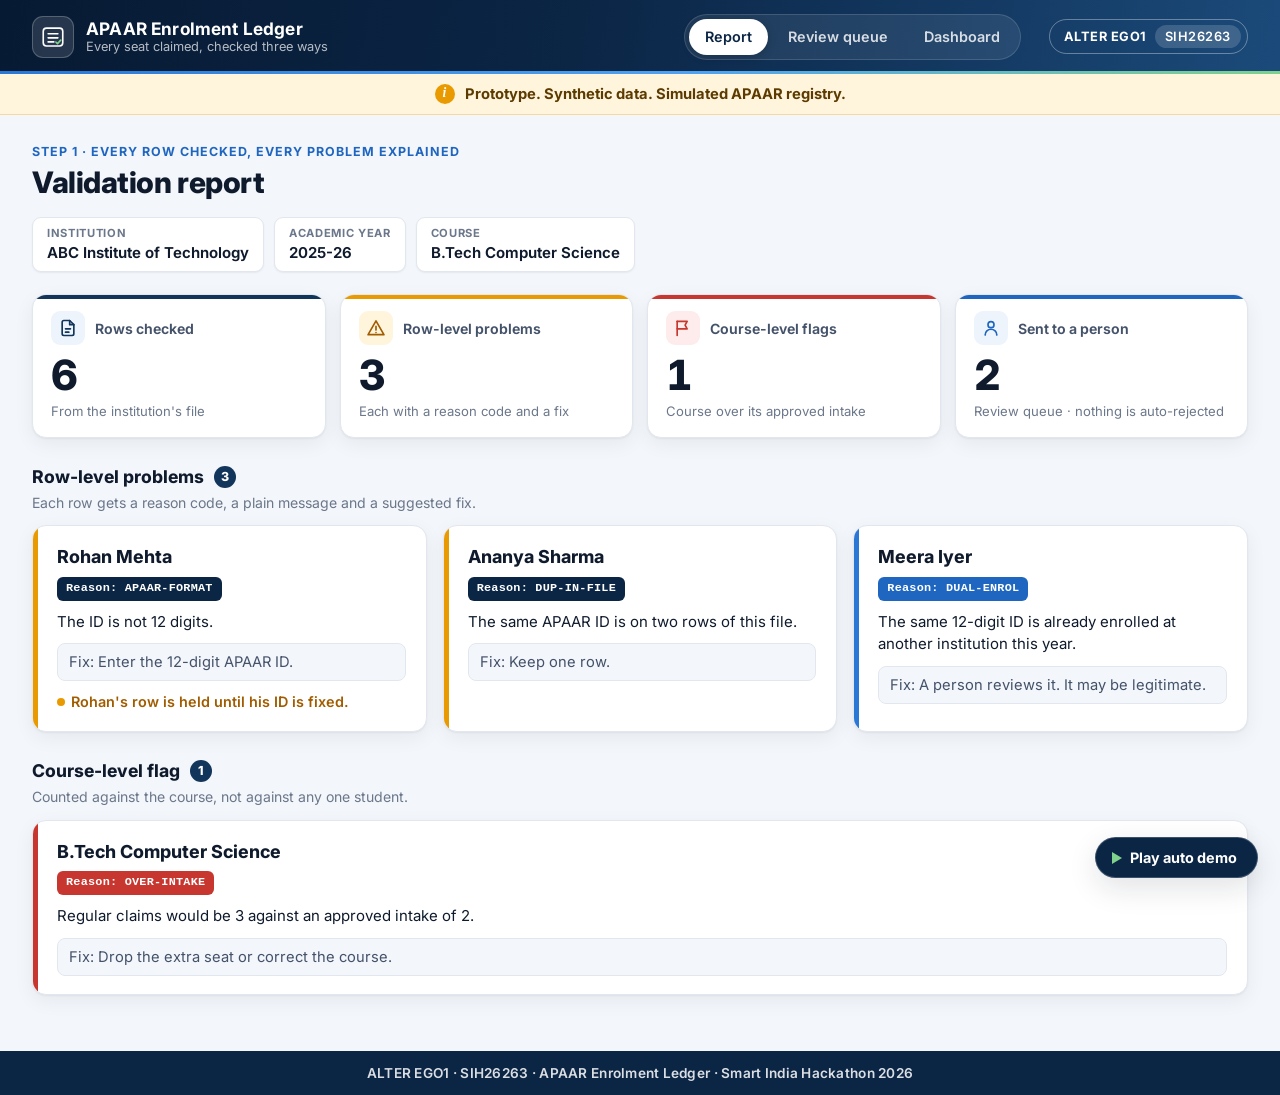
==== commit eb92ab13: "Report summary and grouping, new header stripe, tab icon and Inter font" ====
--- a/index.html
+++ b/index.html
@@ -4,6 +4,10 @@
   <meta charset="utf-8">
   <meta name="viewport" content="width=device-width, initial-scale=1">
   <title>Report · APAAR Enrolment Ledger</title>
+  <link rel="icon" href="data:image/svg+xml,%3Csvg xmlns='http://www.w3.org/2000/svg' viewBox='0 0 32 32'%3E%3Crect width='32' height='32' rx='7' fill='%230b2545'/%3E%3Cpath d='M9 10h14M9 15h14M9 20h7' stroke='white' stroke-width='2.4' stroke-linecap='round' fill='none'/%3E%3Cpath d='M18.5 21.5l2.3 2.3 4.4-4.8' stroke='%237fd18b' stroke-width='2.4' stroke-linecap='round' stroke-linejoin='round' fill='none'/%3E%3C/svg%3E">
+  <link rel="preconnect" href="https://fonts.googleapis.com">
+  <link rel="preconnect" href="https://fonts.gstatic.com" crossorigin>
+  <link rel="stylesheet" href="https://fonts.googleapis.com/css2?family=Inter:wght@400..800&display=swap">
   <link rel="stylesheet" href="style.css">
 </head>
 <body data-page="report">
--- a/style.css
+++ b/style.css
@@ -76,12 +76,11 @@
 }
 
 .topbar::after {
-  background: linear-gradient(90deg, #ff9933 0 33.3%, #ffffff 33.3% 66.6%, #138808 66.6% 100%);
+  background: linear-gradient(90deg, var(--blue-500) 0%, #4fa3f0 55%, #7fd18b 100%);
   bottom: 0;
   content: "";
   height: 3px;
   left: 0;
-  opacity: 0.9;
   position: absolute;
   right: 0;
 }
@@ -449,6 +448,59 @@
   content: "";
   height: 8px;
   width: 8px;
+}
+
+/* Report page: summary strip and groups */
+
+.stats.report-stats {
+  grid-template-columns: repeat(4, minmax(0, 1fr));
+  margin-bottom: 26px;
+}
+
+.report-stats .stat-value {
+  margin-top: 8px;
+}
+
+.group-head {
+  margin: 0 0 12px;
+}
+
+.group-title {
+  align-items: center;
+  display: flex;
+  font-size: 1.1rem;
+  font-weight: 750;
+  gap: 10px;
+  margin: 0;
+}
+
+.group-count {
+  align-items: center;
+  background: var(--navy-800);
+  border-radius: 999px;
+  color: #fff;
+  display: inline-flex;
+  font-size: 0.78rem;
+  font-weight: 800;
+  height: 22px;
+  justify-content: center;
+  min-width: 22px;
+  padding: 0 7px;
+}
+
+.group-sub {
+  color: var(--ink-3);
+  font-size: 0.88rem;
+  margin: 2px 0 0;
+}
+
+.card-grid-3 {
+  grid-template-columns: repeat(auto-fill, minmax(min(100%, 340px), 1fr));
+  margin-bottom: 26px;
+}
+
+.card-grid-course {
+  grid-template-columns: minmax(0, 1fr);
 }
 
 /* Illustrative score meter */
@@ -1639,6 +1691,9 @@
   .stats {
     grid-template-columns: repeat(3, minmax(0, 1fr));
   }
+  .stats.report-stats {
+    grid-template-columns: repeat(2, minmax(0, 1fr));
+  }
   .dash-grid,
   .dash-grid-b {
     grid-template-columns: minmax(0, 1fr);
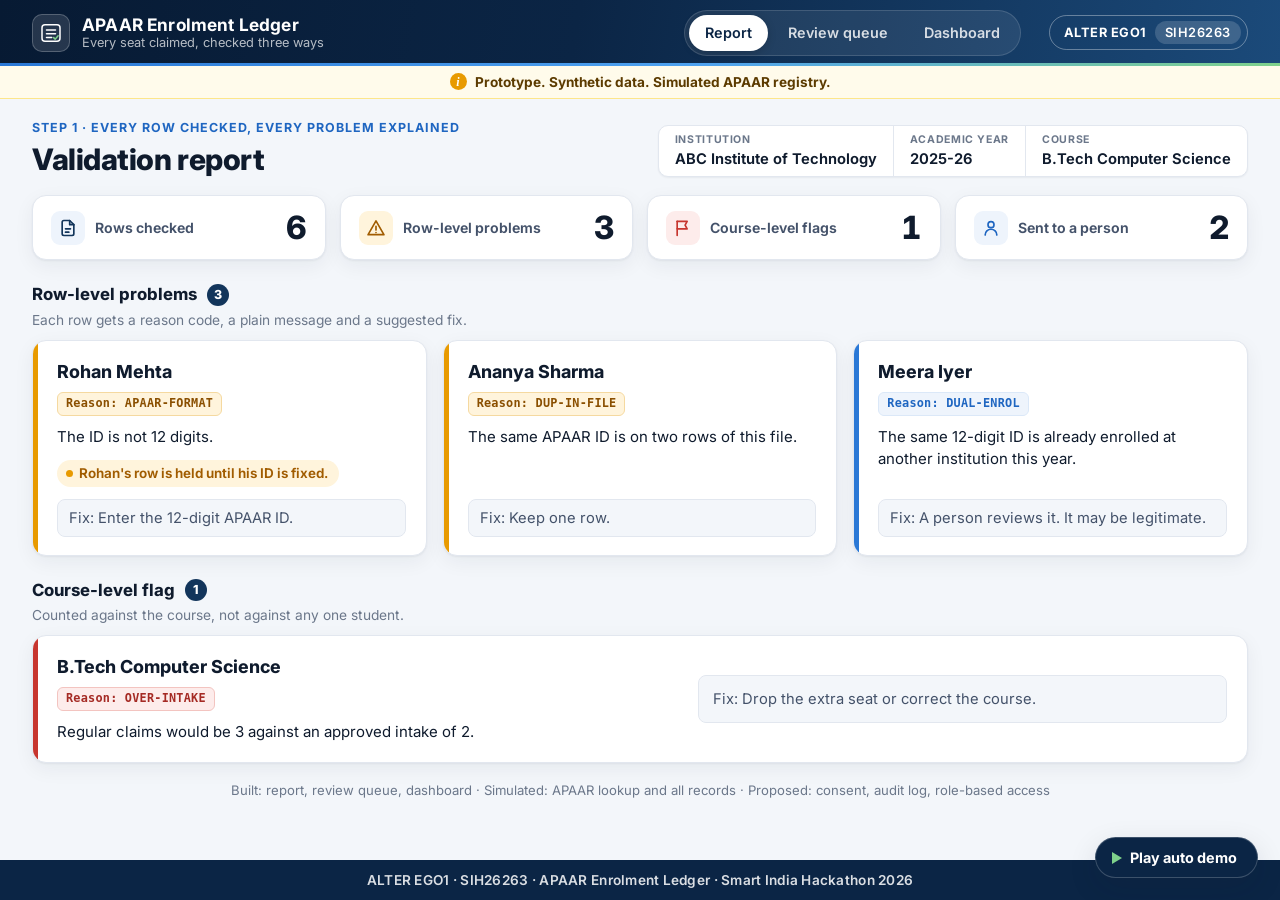
==== commit 14d7ac48: "Second design pass: compact header, unified cards, seat slots, flat reason list, review case sheets" ====
--- a/index.html
+++ b/index.html
@@ -30,9 +30,15 @@
   </header>
   <p class="banner">Prototype. Synthetic data. Simulated APAAR registry.</p>
   <main class="page">
-    <p class="eyebrow">Step 1 · Every row checked, every problem explained</p>
-    <h1>Validation report</h1>
+    <div class="page-head">
+      <div class="page-title">
+        <p class="eyebrow">Step 1 · Every row checked, every problem explained</p>
+        <h1>Validation report</h1>
+      </div>
+      <div id="context"></div>
+    </div>
     <div id="screen"></div>
+    <p class="scope-line">Built: report, review queue, dashboard · Simulated: APAAR lookup and all records · Proposed: consent, audit log, role-based access</p>
   </main>
   <footer class="site-footer">ALTER EGO1 · SIH26263 · APAAR Enrolment Ledger · Smart India Hackathon 2026</footer>
   <script src="data.js"></script>
--- a/style.css
+++ b/style.css
@@ -71,7 +71,7 @@
   display: flex;
   flex-wrap: wrap;
   gap: 12px 28px;
-  padding: 14px 32px;
+  padding: 10px 32px;
   position: relative;
 }
 
@@ -97,21 +97,21 @@
   align-items: center;
   background: rgba(255, 255, 255, 0.12);
   border: 1px solid rgba(255, 255, 255, 0.22);
-  border-radius: 11px;
+  border-radius: 10px;
   display: inline-flex;
-  height: 42px;
+  height: 38px;
   justify-content: center;
-  width: 42px;
+  width: 38px;
 }
 
 .brand-mark svg {
   fill: none;
-  height: 26px;
+  height: 24px;
   stroke: #fff;
   stroke-linecap: round;
   stroke-linejoin: round;
   stroke-width: 2;
-  width: 26px;
+  width: 24px;
 }
 
 .brand-mark svg path:last-child {
@@ -192,16 +192,16 @@
 
 .banner {
   align-items: center;
-  background: var(--amber-bg);
-  border-bottom: 1px solid var(--amber-line);
+  background: #fffbeb;
+  border-bottom: 1px solid #fde68a;
   color: #5c3b00;
   display: flex;
-  font-size: 0.92rem;
+  font-size: 0.85rem;
   font-weight: 700;
-  gap: 10px;
+  gap: 8px;
   justify-content: center;
   margin: 0;
-  padding: 9px 32px;
+  padding: 6px 32px;
 }
 
 .banner::before {
@@ -213,12 +213,12 @@
   display: inline-flex;
   flex: none;
   font-family: Georgia, serif;
-  font-size: 0.85rem;
+  font-size: 0.75rem;
   font-style: italic;
   font-weight: 700;
-  height: 20px;
+  height: 17px;
   justify-content: center;
-  width: 20px;
+  width: 17px;
 }
 
 /* ---------- Page ---------- */
@@ -227,8 +227,17 @@
   flex: 1;
   margin: 0 auto;
   max-width: 1320px;
-  padding: 28px 32px 56px;
+  padding: 20px 32px 28px;
   width: 100%;
+}
+
+.page-head {
+  align-items: flex-end;
+  display: flex;
+  flex-wrap: wrap;
+  gap: 12px 24px;
+  justify-content: space-between;
+  margin-bottom: 18px;
 }
 
 .eyebrow {
@@ -245,13 +254,13 @@
   font-weight: 800;
   letter-spacing: -0.015em;
   line-height: 1.2;
-  margin: 0 0 16px;
+  margin: 0;
 }
 
 .lede {
   color: var(--ink-2);
   font-size: 1rem;
-  margin: 0 0 18px;
+  margin: 0 0 16px;
 }
 
 .site-footer {
@@ -260,7 +269,7 @@
   font-size: 0.85rem;
   font-weight: 600;
   letter-spacing: 0.02em;
-  padding: 12px 32px;
+  padding: 10px 32px;
   text-align: center;
 }
 
@@ -279,70 +288,39 @@
   width: 100%;
 }
 
-/* ---------- Context bar ---------- */
+/* ---------- Context bar (sits on the title row) ---------- */
 
 .context {
-  align-items: stretch;
-  display: flex;
-  flex-wrap: wrap;
-  gap: 10px;
-  margin: 0 0 22px;
-}
-
-.context-item {
   background: var(--surface);
   border: 1px solid var(--line);
-  border-radius: var(--radius-sm);
+  border-radius: 10px;
   box-shadow: var(--shadow-sm);
   display: flex;
+  flex-wrap: wrap;
+}
+
+.context-item {
+  display: flex;
   flex-direction: column;
   margin: 0;
-  padding: 7px 14px;
+  padding: 6px 16px;
+}
+
+.context-item + .context-item {
+  border-left: 1px solid var(--line);
 }
 
 .context-label {
   color: var(--ink-3);
-  font-size: 0.7rem;
+  font-size: 0.66rem;
   font-weight: 700;
   letter-spacing: 0.06em;
   text-transform: uppercase;
 }
 
 .context-value {
+  font-size: 0.92rem;
   font-weight: 650;
-}
-
-.status-pill {
-  align-items: center;
-  align-self: center;
-  border-radius: 999px;
-  display: inline-flex;
-  font-size: 0.9rem;
-  font-weight: 700;
-  gap: 8px;
-  margin: 0 0 0 auto;
-  padding: 8px 16px 8px 12px;
-}
-
-.status-pill .icon {
-  height: 18px;
-  width: 18px;
-}
-
-.status-pill.is-flagged {
-  background: var(--red-bg);
-  border: 1px solid var(--red-line);
-  color: var(--red);
-}
-
-.status-pill.is-flagged .icon {
-  animation: wave 2.4s ease-in-out infinite;
-  transform-origin: 20% 90%;
-}
-
-.status-pill.is-clear {
-  background: var(--green-bg);
-  color: var(--green);
 }
 
 /* ---------- Cards (Report and Review queue) ---------- */
@@ -355,6 +333,9 @@
 
 .card {
   --accent: var(--amber-mark);
+  --badge-bg: var(--amber-bg);
+  --badge-ink: #8a4f00;
+  --badge-line: var(--amber-line);
   animation: rise 0.45s ease backwards;
   animation-delay: calc(var(--i, 0) * 70ms);
   background: var(--surface);
@@ -379,10 +360,16 @@
 
 .card[data-kind="seat"] {
   --accent: var(--red);
+  --badge-bg: var(--red-bg);
+  --badge-ink: #a52a24;
+  --badge-line: var(--red-line);
 }
 
 .card[data-kind="person"] {
   --accent: var(--blue-500);
+  --badge-bg: var(--blue-50);
+  --badge-ink: var(--blue-600);
+  --badge-line: var(--blue-100);
 }
 
 .card p {
@@ -394,25 +381,19 @@
   font-weight: 750;
 }
 
+/* Reason badge: tinted in the same colour as the card's accent bar. */
 .card .reason {
-  background: var(--navy-900);
+  background: var(--badge-bg);
+  border: 1px solid var(--badge-line);
   border-radius: 6px;
-  color: #fff;
+  color: var(--badge-ink);
   display: inline-block;
   font-family: var(--mono);
   font-size: 0.74rem;
   font-weight: 700;
   letter-spacing: 0.02em;
   margin-top: 6px;
-  padding: 3px 9px;
-}
-
-.card[data-kind="seat"] .reason {
-  background: var(--red);
-}
-
-.card[data-kind="person"] .reason {
-  background: var(--blue-600);
+  padding: 2px 8px;
 }
 
 .card .message {
@@ -429,46 +410,57 @@
 }
 
 .card .fix {
-  margin-top: 10px;
+  margin-top: 12px;
 }
 
 .card .held {
   align-items: center;
+  background: var(--amber-bg);
+  border-radius: 999px;
   color: var(--amber);
-  display: flex;
-  font-size: 0.9rem;
-  font-weight: 600;
+  display: inline-flex;
+  font-size: 0.84rem;
+  font-weight: 650;
   gap: 6px;
   margin-top: 10px;
+  padding: 3px 11px 3px 9px;
 }
 
 .held::before {
   background: var(--amber-mark);
   border-radius: 50%;
   content: "";
-  height: 8px;
-  width: 8px;
+  height: 7px;
+  width: 7px;
 }
 
 /* Report page: summary strip and groups */
 
 .stats.report-stats {
   grid-template-columns: repeat(4, minmax(0, 1fr));
-  margin-bottom: 26px;
+  margin-bottom: 22px;
+}
+
+.report-stats .stat {
+  align-items: center;
+  flex-direction: row;
+  justify-content: space-between;
+  padding: 14px 18px;
 }
 
 .report-stats .stat-value {
-  margin-top: 8px;
+  font-size: 2rem;
+  margin: 0;
 }
 
 .group-head {
-  margin: 0 0 12px;
+  margin: 0 0 10px;
 }
 
 .group-title {
   align-items: center;
   display: flex;
-  font-size: 1.1rem;
+  font-size: 1.05rem;
   font-weight: 750;
   gap: 10px;
   margin: 0;
@@ -490,34 +482,96 @@
 
 .group-sub {
   color: var(--ink-3);
-  font-size: 0.88rem;
+  font-size: 0.86rem;
   margin: 2px 0 0;
 }
 
+/* Row cards: equal height, fix box pinned to the bottom so all three line up. */
 .card-grid-3 {
   grid-template-columns: repeat(auto-fill, minmax(min(100%, 340px), 1fr));
-  margin-bottom: 26px;
-}
-
+  margin-bottom: 22px;
+}
+
+.card-grid-3 .card {
+  display: flex;
+  flex-direction: column;
+}
+
+.card-grid-3 .card .reason,
+.card-grid-3 .card .held {
+  align-self: flex-start;
+}
+
+.card-grid-3 .card .message {
+  margin-bottom: 12px;
+}
+
+.card-grid-3 .card .held {
+  margin: 0 0 12px;
+}
+
+.card-grid-3 .card .fix {
+  margin-top: auto;
+}
+
+/* Course card: problem on the left, fix on the right. */
 .card-grid-course {
   grid-template-columns: minmax(0, 1fr);
 }
 
-/* Illustrative score meter */
+.card-grid-course .card {
+  align-items: center;
+  column-gap: 32px;
+  display: grid;
+  grid-template-columns: minmax(0, 1.15fr) minmax(0, 1fr);
+}
+
+.card-grid-course .card > p {
+  grid-column: 1;
+}
+
+.card-grid-course .card .reason {
+  justify-self: start;
+}
+
+.card-grid-course .card .fix {
+  grid-column: 2;
+  grid-row: 1 / span 3;
+  margin-top: 0;
+  padding: 12px 14px;
+}
+
+/* Illustrative score: label left, number right, full-width meter below. */
 
 .score-meter {
-  align-items: center;
-  display: flex;
-  gap: 12px;
-  margin-top: 12px;
+  margin-top: 14px;
+}
+
+.score-row {
+  align-items: baseline;
+  display: flex;
+  justify-content: space-between;
+  margin-bottom: 6px;
+}
+
+.score-label {
+  color: var(--ink-2);
+  font-size: 0.85rem;
+  font-weight: 600;
+}
+
+.score-value {
+  color: var(--navy-800);
+  font-size: 1.15rem;
+  font-variant-numeric: tabular-nums;
+  font-weight: 800;
 }
 
 .score-track {
   background: var(--blue-100);
   border-radius: 999px;
-  flex: 1;
+  display: block;
   height: 8px;
-  max-width: 220px;
   overflow: hidden;
 }
 
@@ -530,29 +584,18 @@
   transform-origin: left center;
 }
 
-.score {
-  color: var(--navy-800);
-  font-size: 0.88rem;
-  font-variant-numeric: tabular-nums;
-  font-weight: 700;
-  white-space: nowrap;
-}
-
 .decision {
   align-items: center;
   background: var(--blue-50);
   border-radius: 999px;
   color: var(--blue-600);
   display: inline-flex;
+  flex: none;
   font-size: 0.8rem;
   font-weight: 700;
   gap: 7px;
   padding: 4px 12px 4px 10px;
   transition: background 0.2s ease, color 0.2s ease;
-}
-
-.card .decision {
-  margin-top: 12px;
 }
 
 .decision::before {
@@ -581,11 +624,36 @@
   animation: none;
 }
 
+/* Review cards: name and status on one row, evidence box, score, buttons. */
+
+.card-head {
+  align-items: center;
+  display: flex;
+  gap: 12px;
+  justify-content: space-between;
+}
+
+.review-grid .card {
+  display: flex;
+  flex-direction: column;
+}
+
+.review-grid .card .reason {
+  align-self: flex-start;
+}
+
+.card .evidence {
+  background: var(--bg);
+  border-radius: 8px;
+  flex: 1;
+  padding: 12px 14px;
+}
+
 .actions {
   border-top: 1px solid var(--line);
   display: flex;
   gap: 10px;
-  margin-top: 14px;
+  margin-top: 16px;
   padding-top: 14px;
 }
 
@@ -658,16 +726,6 @@
   text-align: left;
 }
 
-.stat::before {
-  background: var(--tone);
-  content: "";
-  height: 4px;
-  left: 0;
-  position: absolute;
-  right: 0;
-  top: 0;
-}
-
 .tone-navy { --tone: var(--navy-800); --tone-bg: var(--blue-50); }
 .tone-blue { --tone: var(--blue-600); --tone-bg: var(--blue-50); }
 .tone-amber { --tone: var(--amber-mark); --tone-bg: var(--amber-bg); }
@@ -716,7 +774,7 @@
   font-weight: 800;
   letter-spacing: -0.02em;
   line-height: 1.1;
-  margin: 12px 0 4px;
+  margin: 10px 0 2px;
 }
 
 .stat-value.flagged {
@@ -729,24 +787,6 @@
   color: var(--ink-3);
   font-size: 0.82rem;
   line-height: 1.35;
-}
-
-.stat-delta {
-  align-items: center;
-  background: var(--red-bg);
-  border-radius: 999px;
-  color: var(--red);
-  display: inline-flex;
-  font-size: 0.78rem;
-  font-weight: 700;
-  gap: 5px;
-  margin-top: 10px;
-  padding: 3px 10px 3px 7px;
-}
-
-.stat-delta .icon {
-  height: 14px;
-  width: 14px;
 }
 
 .stat-hint {
@@ -756,7 +796,6 @@
   font-size: 0.8rem;
   font-weight: 700;
   gap: 4px;
-  margin-top: auto;
   padding-top: 10px;
 }
 
@@ -806,12 +845,15 @@
 .dash-grid {
   display: grid;
   gap: 18px;
-  grid-template-columns: minmax(0, 1fr) minmax(0, 1fr);
+  grid-template-columns: minmax(0, 1.35fr) minmax(0, 1fr);
   margin-bottom: 18px;
 }
 
-.dash-grid-b {
-  grid-template-columns: minmax(0, 1.45fr) minmax(0, 1fr);
+.scope-line {
+  color: var(--ink-3);
+  font-size: 0.82rem;
+  margin: 18px 0 0;
+  text-align: center;
 }
 
 .panel {
@@ -851,37 +893,6 @@
   margin: 2px 0 0;
 }
 
-.panel-foot {
-  border-top: 1px solid var(--line);
-  color: var(--ink-3);
-  font-size: 0.85rem;
-  margin: 16px 0 0;
-  padding-top: 12px;
-}
-
-.panel-link {
-  align-items: center;
-  border-top: 1px solid var(--line);
-  color: var(--blue-600);
-  display: flex;
-  font-size: 0.9rem;
-  font-weight: 700;
-  gap: 6px;
-  margin-top: 16px;
-  padding-top: 14px;
-  text-decoration: none;
-}
-
-.panel-link .icon {
-  height: 16px;
-  transition: transform 0.15s ease;
-  width: 16px;
-}
-
-.panel-link:hover .icon {
-  transform: translateX(3px);
-}
-
 /* Seat check (CSS-only seats) */
 
 .seat-hero {
@@ -951,98 +962,95 @@
 }
 
 .seat-bar {
-  align-items: flex-end;
+  align-items: stretch;
   background: var(--bg);
   border: 1px solid var(--line);
   border-radius: 12px;
   display: flex;
-  flex-wrap: wrap;
-  gap: 14px;
-  padding: 26px 18px 12px;
+  gap: 12px;
+  padding: 26px 16px 16px;
 }
 
 .seat-slot {
-  align-items: center;
+  --slot: var(--navy-800);
+  --slot-bg: var(--surface);
+  --slot-line: var(--line);
+  --tag-bg: var(--blue-50);
   animation: seat-in 0.5s cubic-bezier(0.2, 0.8, 0.3, 1.3) backwards;
   animation-delay: calc(0.35s + var(--i, 0) * 130ms);
-  display: flex;
+  background: var(--slot-bg);
+  border: 1px solid var(--slot-line);
+  border-radius: 10px;
+  display: flex;
+  flex: 1 1 0;
   flex-direction: column;
   gap: 8px;
-  width: 78px;
-}
-
-.seat {
-  --seat: var(--navy-800);
-  --seat-dark: var(--navy-950);
-  background:
-    linear-gradient(var(--seat-dark), var(--seat-dark)) 9px 100% / 4px 12px no-repeat,
-    linear-gradient(var(--seat-dark), var(--seat-dark)) calc(100% - 9px) 100% / 4px 12px no-repeat;
-  display: block;
-  height: 58px;
-  position: relative;
-  width: 52px;
-}
-
-/* Backrest */
-.seat::before {
-  background: var(--seat);
-  border-radius: 12px 12px 5px 5px;
-  content: "";
-  height: 30px;
-  left: 6px;
-  position: absolute;
-  right: 6px;
-  top: 0;
-}
-
-/* Cushion */
-.seat::after {
-  background: var(--seat-dark);
-  border-radius: 7px;
-  bottom: 10px;
-  content: "";
-  height: 14px;
-  left: 0;
-  position: absolute;
-  right: 0;
-}
-
-.seat-empty {
-  --seat: transparent;
-  --seat-dark: transparent;
-  background: none;
-  border-radius: 10px;
-  outline: 2px dashed var(--line-2);
-  outline-offset: -2px;
-}
-
-.seat-over {
-  --seat: var(--red);
-  --seat-dark: #8f1f1a;
-  animation: alarm 1.8s ease-in-out 1.2s infinite;
-}
-
-.seat-fn {
-  --seat: var(--teal-bg);
-  --seat-dark: var(--teal);
-}
-
-.seat-fn::before {
-  border: 2px solid var(--teal);
-}
-
-.seat-caption {
-  color: var(--ink-2);
-  font-size: 0.76rem;
-  font-weight: 650;
-  line-height: 1.2;
-  text-align: center;
+  min-width: 0;
+  padding: 12px 14px;
+}
+
+.slot-head {
+  align-items: center;
+  display: flex;
+  gap: 8px;
+}
+
+.slot-icon {
+  color: var(--slot);
+  height: 20px;
+  width: 20px;
+}
+
+.slot-title {
+  font-size: 0.95rem;
+  font-weight: 750;
+}
+
+.slot-tag {
+  align-self: flex-start;
+  background: var(--tag-bg);
+  border-radius: 999px;
+  color: var(--slot);
+  font-size: 0.74rem;
+  font-weight: 700;
+  padding: 2px 9px;
+  white-space: nowrap;
+}
+
+.slot-empty {
+  --slot: var(--ink-3);
+  --slot-bg: transparent;
+  --slot-line: var(--line-2);
+  --tag-bg: var(--surface);
+  border-style: dashed;
+}
+
+.slot-over {
+  --slot: var(--red);
+  --slot-bg: var(--red-bg);
+  --slot-line: var(--red-line);
+  --tag-bg: var(--surface);
+  animation: seat-in 0.5s cubic-bezier(0.2, 0.8, 0.3, 1.3) backwards, ring 2s ease-in-out infinite;
+  animation-delay: calc(0.35s + var(--i, 0) * 130ms), 1.4s;
+}
+
+.slot-over .slot-title {
+  color: var(--red);
+}
+
+.slot-fn {
+  --slot: var(--teal);
+  --slot-bg: var(--teal-bg);
+  --slot-line: #a9dcdf;
+  --tag-bg: var(--surface);
+  border-style: dashed;
 }
 
 .seat-limit {
   align-self: stretch;
   border-left: 2px dashed var(--red);
-  margin: -14px 2px 0;
+  flex: none;
+  margin: -12px 2px 0;
   position: relative;
 }
 
@@ -1050,7 +1058,7 @@
   background: var(--red);
   border-radius: 4px;
   color: #fff;
-  content: "Intake limit";
+  content: attr(data-label);
   font-size: 0.66rem;
   font-weight: 700;
   left: 50%;
@@ -1064,52 +1072,9 @@
 .seat-divider {
   align-self: stretch;
   background: var(--line-2);
-  margin: 0 6px;
+  flex: none;
+  margin: 0 4px;
   width: 1px;
-}
-
-.legend {
-  display: flex;
-  flex-wrap: wrap;
-  gap: 6px 18px;
-  list-style: none;
-  margin: 14px 0 0;
-  padding: 0;
-}
-
-.legend li {
-  align-items: center;
-  color: var(--ink-2);
-  display: flex;
-  font-size: 0.82rem;
-  gap: 7px;
-}
-
-.swatch {
-  border-radius: 4px;
-  display: inline-block;
-  flex: none;
-  height: 12px;
-  width: 12px;
-}
-
-.legend .swatch {
-  animation: none;
-  background: var(--navy-800);
-}
-
-.legend .swatch::before,
-.legend .swatch::after {
-  display: none;
-}
-
-.legend .swatch.seat-over {
-  background: var(--red);
-}
-
-.legend .swatch.seat-fn {
-  background: var(--teal-bg);
-  border: 2px solid var(--teal);
 }
 
 .seat-note {
@@ -1122,239 +1087,109 @@
   padding: 8px 12px;
 }
 
-/* Every row in the file: tall segmented bar */
-
-.segbar {
-  animation: grow 0.9s cubic-bezier(0.2, 0.7, 0.2, 1) 0.45s backwards;
-  display: flex;
-  gap: 2px;
-  height: 28px;
-  transform-origin: left center;
-}
-
-.seg {
-  align-items: center;
-  border-radius: 4px;
-  color: #fff;
-  cursor: default;
-  display: flex;
-  flex-basis: 0;
-  font-size: 0.82rem;
-  font-weight: 800;
-  min-width: 26px;
-  padding: 0 9px;
-  position: relative;
-  transition: filter 0.15s ease;
-}
-
-.seg:hover {
-  filter: brightness(1.08);
-}
-
-.seg[data-tip]:hover::after {
-  background: var(--navy-950);
-  border-radius: 7px;
-  bottom: calc(100% + 8px);
-  box-shadow: var(--shadow-lg);
-  color: #fff;
-  content: attr(data-tip);
-  font-size: 0.8rem;
-  font-weight: 600;
-  left: 0;
-  padding: 6px 10px;
-  position: absolute;
-  white-space: nowrap;
-  z-index: 5;
-}
-
-.seg-counted { background: var(--navy-800); }
-.seg-held { background: var(--amber-mark); color: #3d2600; }
-.seg-duplicate { background: var(--gray-mark); color: #1b2533; }
-.seg-fn { background: var(--teal); }
-.seg-other { background: #6250d6; }
-
-.seg-legend {
-  display: grid;
-  gap: 8px;
-  grid-template-columns: minmax(0, 1fr);
-  list-style: none;
-  margin: 18px 0 0;
-  padding: 0;
-}
-
-.seg-item {
-  align-items: flex-start;
-  background: var(--bg);
-  border-radius: 10px;
-  display: flex;
-  gap: 10px;
-  padding: 10px 12px;
-}
-
-.seg-item .swatch {
-  margin-top: 4px;
-}
-
-.seg-text {
-  display: grid;
-  gap: 0 14px;
-  grid-template-columns: minmax(150px, auto) 1fr;
-  min-width: 0;
-  width: 100%;
-}
-
-.seg-head {
-  grid-column: 1;
-}
-
-.seg-detail {
-  grid-column: 1;
-}
-
-.seg-names {
-  align-self: center;
-  grid-column: 2;
-  grid-row: 1 / span 2;
-  text-align: right;
-}
-
-.seg-head {
-  align-items: baseline;
-  display: flex;
-  gap: 8px;
-}
-
-.seg-head strong {
-  font-size: 0.92rem;
-}
-
-.seg-count {
-  color: var(--ink-2);
-  font-size: 0.85rem;
-  font-variant-numeric: tabular-nums;
-  font-weight: 800;
-}
-
-.seg-detail {
-  color: var(--ink-3);
-  font-size: 0.78rem;
-}
-
-.seg-names {
-  color: var(--ink);
-  font-size: 0.86rem;
-  font-weight: 600;
-  margin-top: 3px;
-}
-
-/* Reason code chips */
+/* Reason codes: a flush list with dividers (no cards inside the card) */
 
 .chips {
-  display: grid;
-  gap: 12px;
-  grid-template-columns: repeat(auto-fill, minmax(210px, 1fr));
+  border-top: 1px solid var(--line);
   margin: 0;
 }
 
 .chip-block {
   --kind: var(--amber-mark);
-  --kind-ink: var(--amber);
   --kind-bg: var(--amber-bg);
   animation: rise 0.45s ease backwards;
   animation-delay: calc(0.4s + var(--i, 0) * 60ms);
-  display: flex;
-  flex-direction: column;
-  gap: 8px;
+  border-bottom: 1px solid var(--line);
 }
 
 .chip-block.kind-seat {
   --kind: var(--red);
-  --kind-ink: var(--red);
   --kind-bg: var(--red-bg);
 }
 
 .chip-block.kind-person {
   --kind: var(--blue-600);
-  --kind-ink: var(--blue-600);
   --kind-bg: var(--blue-50);
 }
 
 .chip {
-  background: var(--surface);
-  border: 1px solid var(--line);
-  border-left: 4px solid var(--kind);
-  border-radius: 10px;
+  align-items: center;
+  background: none;
+  border: 0;
+  border-radius: 0;
   color: var(--ink);
   cursor: pointer;
-  display: flex;
-  flex-direction: column;
-  gap: 4px;
-  margin: 0;
-  padding: 11px 14px;
+  display: grid;
+  gap: 12px;
+  grid-template-columns: 10px auto minmax(0, 1fr) auto 16px;
+  margin: 0;
+  padding: 12px 8px;
   text-align: left;
-  transition: box-shadow 0.15s ease, transform 0.15s ease, background 0.15s ease;
+  transition: background 0.15s ease;
   width: 100%;
 }
 
 .chip:hover {
-  box-shadow: var(--shadow-lg);
-  transform: translateY(-2px);
+  background: var(--bg);
 }
 
 .chip[aria-expanded="true"] {
   background: var(--kind-bg);
 }
 
-.chip-top {
-  align-items: center;
-  display: flex;
-  gap: 8px;
-  justify-content: space-between;
+.chip-dot {
+  background: var(--kind);
+  border-radius: 50%;
+  height: 10px;
+  width: 10px;
 }
 
 .chip-code {
   font-family: var(--mono);
-  font-size: 0.86rem;
+  font-size: 0.88rem;
   font-weight: 800;
   letter-spacing: 0.01em;
 }
 
+.chip-kind {
+  color: var(--ink-2);
+  font-size: 0.85rem;
+}
+
 .chip-count {
   align-items: center;
-  background: var(--kind);
+  background: var(--surface);
+  border: 1px solid var(--line-2);
   border-radius: 999px;
-  color: #fff;
+  color: var(--ink);
   display: inline-flex;
-  font-size: 0.8rem;
+  font-size: 0.82rem;
+  font-variant-numeric: tabular-nums;
   font-weight: 800;
-  height: 24px;
+  height: 26px;
   justify-content: center;
-  min-width: 24px;
-  padding: 0 7px;
-}
-
-.kind-data .chip-count {
-  color: #3d2600;
-}
-
-.chip-kind {
-  color: var(--kind-ink);
-  font-size: 0.78rem;
-  font-weight: 700;
-}
-
-.chip-where {
+  min-width: 26px;
+  padding: 0 8px;
+}
+
+.chip-chevron {
   color: var(--ink-3);
-  font-size: 0.76rem;
+  height: 16px;
+  transition: transform 0.2s ease;
+  width: 16px;
+}
+
+.chip[aria-expanded="true"] .chip-chevron {
+  transform: rotate(180deg);
 }
 
 .chip-detail {
   animation: rise 0.25s ease backwards;
-  background: var(--surface);
-  border: 1px solid var(--line);
-  border-radius: 10px;
-  box-shadow: var(--shadow-sm);
+  background: var(--bg);
+  border-left: 3px solid var(--kind);
+  border-radius: 0 8px 8px 0;
   font-size: 0.88rem;
+  margin: 0 8px 12px 30px;
   padding: 10px 14px;
 }
 
@@ -1374,157 +1209,6 @@
 
 .chip-detail .message {
   margin: 6px 0 0;
-}
-
-.chip-detail .fix {
-  margin: 8px 0 0;
-}
-
-.kind-legend {
-  border-top: 1px solid var(--line);
-  display: flex;
-  flex-direction: column;
-  gap: 6px;
-  list-style: none;
-  margin: 18px 0 0;
-  padding: 14px 0 0;
-}
-
-.kind-legend li {
-  align-items: center;
-  color: var(--ink-3);
-  display: flex;
-  flex-wrap: wrap;
-  font-size: 0.85rem;
-  gap: 4px 10px;
-}
-
-.kind-legend strong {
-  color: var(--ink);
-  font-weight: 650;
-}
-
-.kind-dot {
-  background: var(--amber-mark);
-  border-radius: 3px;
-  height: 10px;
-  width: 4px;
-}
-
-.kind-legend .kind-seat .kind-dot { background: var(--red); }
-.kind-legend .kind-person .kind-dot { background: var(--blue-600); }
-
-/* Review queue summary on the dashboard */
-
-.queue {
-  display: flex;
-  flex-direction: column;
-  gap: 12px;
-  list-style: none;
-  margin: 0;
-  padding: 0;
-}
-
-.queue-item {
-  background: var(--bg);
-  border: 1px solid var(--line);
-  border-radius: 12px;
-  padding: 12px 14px;
-}
-
-.queue-head {
-  align-items: center;
-  display: flex;
-  flex-wrap: wrap;
-  gap: 8px;
-  justify-content: space-between;
-}
-
-.queue-name {
-  font-weight: 750;
-}
-
-.code-tag {
-  background: var(--blue-600);
-  border-radius: 6px;
-  color: #fff;
-  font-family: var(--mono);
-  font-size: 0.72rem;
-  font-weight: 700;
-  padding: 2px 8px;
-}
-
-.queue-note {
-  color: var(--ink-2);
-  font-size: 0.86rem;
-  margin: 6px 0 0;
-}
-
-.queue-foot {
-  align-items: center;
-  display: flex;
-  flex-wrap: wrap;
-  gap: 8px 16px;
-  justify-content: space-between;
-  margin-top: 10px;
-}
-
-.queue-foot .score-meter {
-  flex: 1;
-  margin: 0;
-}
-
-/* Prototype scope strip */
-
-.scope {
-  animation: rise 0.55s ease 0.5s backwards;
-  background: var(--surface);
-  border: 1px solid var(--line);
-  border-radius: var(--radius);
-  box-shadow: var(--shadow-sm);
-  display: grid;
-  grid-template-columns: repeat(3, minmax(0, 1fr));
-  overflow: hidden;
-}
-
-.scope-col {
-  border-left: 1px solid var(--line);
-  padding: 14px 18px;
-}
-
-.scope-col:first-child {
-  border-left: none;
-}
-
-.scope-title {
-  align-items: center;
-  display: flex;
-  font-size: 0.8rem;
-  font-weight: 800;
-  gap: 8px;
-  letter-spacing: 0.05em;
-  margin: 0 0 4px;
-  text-transform: uppercase;
-}
-
-.scope-title::before {
-  border-radius: 3px;
-  content: "";
-  height: 10px;
-  width: 22px;
-}
-
-.is-built .scope-title { color: var(--navy-800); }
-.is-built .scope-title::before { background: var(--navy-800); }
-.is-sim .scope-title { color: var(--teal); }
-.is-sim .scope-title::before { border: 2px dashed var(--teal); }
-.is-proposed .scope-title { color: var(--ink-3); }
-.is-proposed .scope-title::before { border: 2px dashed var(--ink-3); }
-
-.scope-text {
-  color: var(--ink-2);
-  font-size: 0.86rem;
-  margin: 0;
 }
 
 /* ---------- Auto demo (demo.js) ---------- */
@@ -1649,9 +1333,9 @@
   to { opacity: 1; transform: none; }
 }
 
-@keyframes alarm {
-  0%, 100% { filter: none; transform: none; }
-  50% { filter: drop-shadow(0 0 10px rgba(199, 54, 47, 0.55)); transform: translateY(-2px); }
+@keyframes ring {
+  0%, 100% { box-shadow: 0 0 0 0 rgba(199, 54, 47, 0); }
+  50% { box-shadow: 0 0 0 5px rgba(199, 54, 47, 0.16); }
 }
 
 @keyframes pulse {
@@ -1694,8 +1378,7 @@
   .stats.report-stats {
     grid-template-columns: repeat(2, minmax(0, 1fr));
   }
-  .dash-grid,
-  .dash-grid-b {
+  .dash-grid {
     grid-template-columns: minmax(0, 1fr);
   }
 }
@@ -1725,34 +1408,15 @@
   .stats {
     grid-template-columns: repeat(2, minmax(0, 1fr));
   }
-  .status-pill {
-    margin-left: 0;
-  }
   .seat-bar {
-    gap: 8px;
-    padding: 26px 10px 12px;
+    flex-wrap: wrap;
   }
   .seat-slot {
-    width: 62px;
+    flex-basis: 40%;
   }
-  .seg-text {
-    grid-template-columns: minmax(0, 1fr);
-  }
-  .seg-names {
-    grid-column: 1;
-    grid-row: auto;
-    text-align: left;
-  }
-  .seg-legend,
-  .scope {
-    grid-template-columns: minmax(0, 1fr);
-  }
-  .scope-col {
-    border-left: none;
-    border-top: 1px solid var(--line);
-  }
-  .scope-col:first-child {
-    border-top: none;
+  .seat-limit,
+  .seat-divider {
+    display: none;
   }
   .demo-caption {
     font-size: 1rem;
